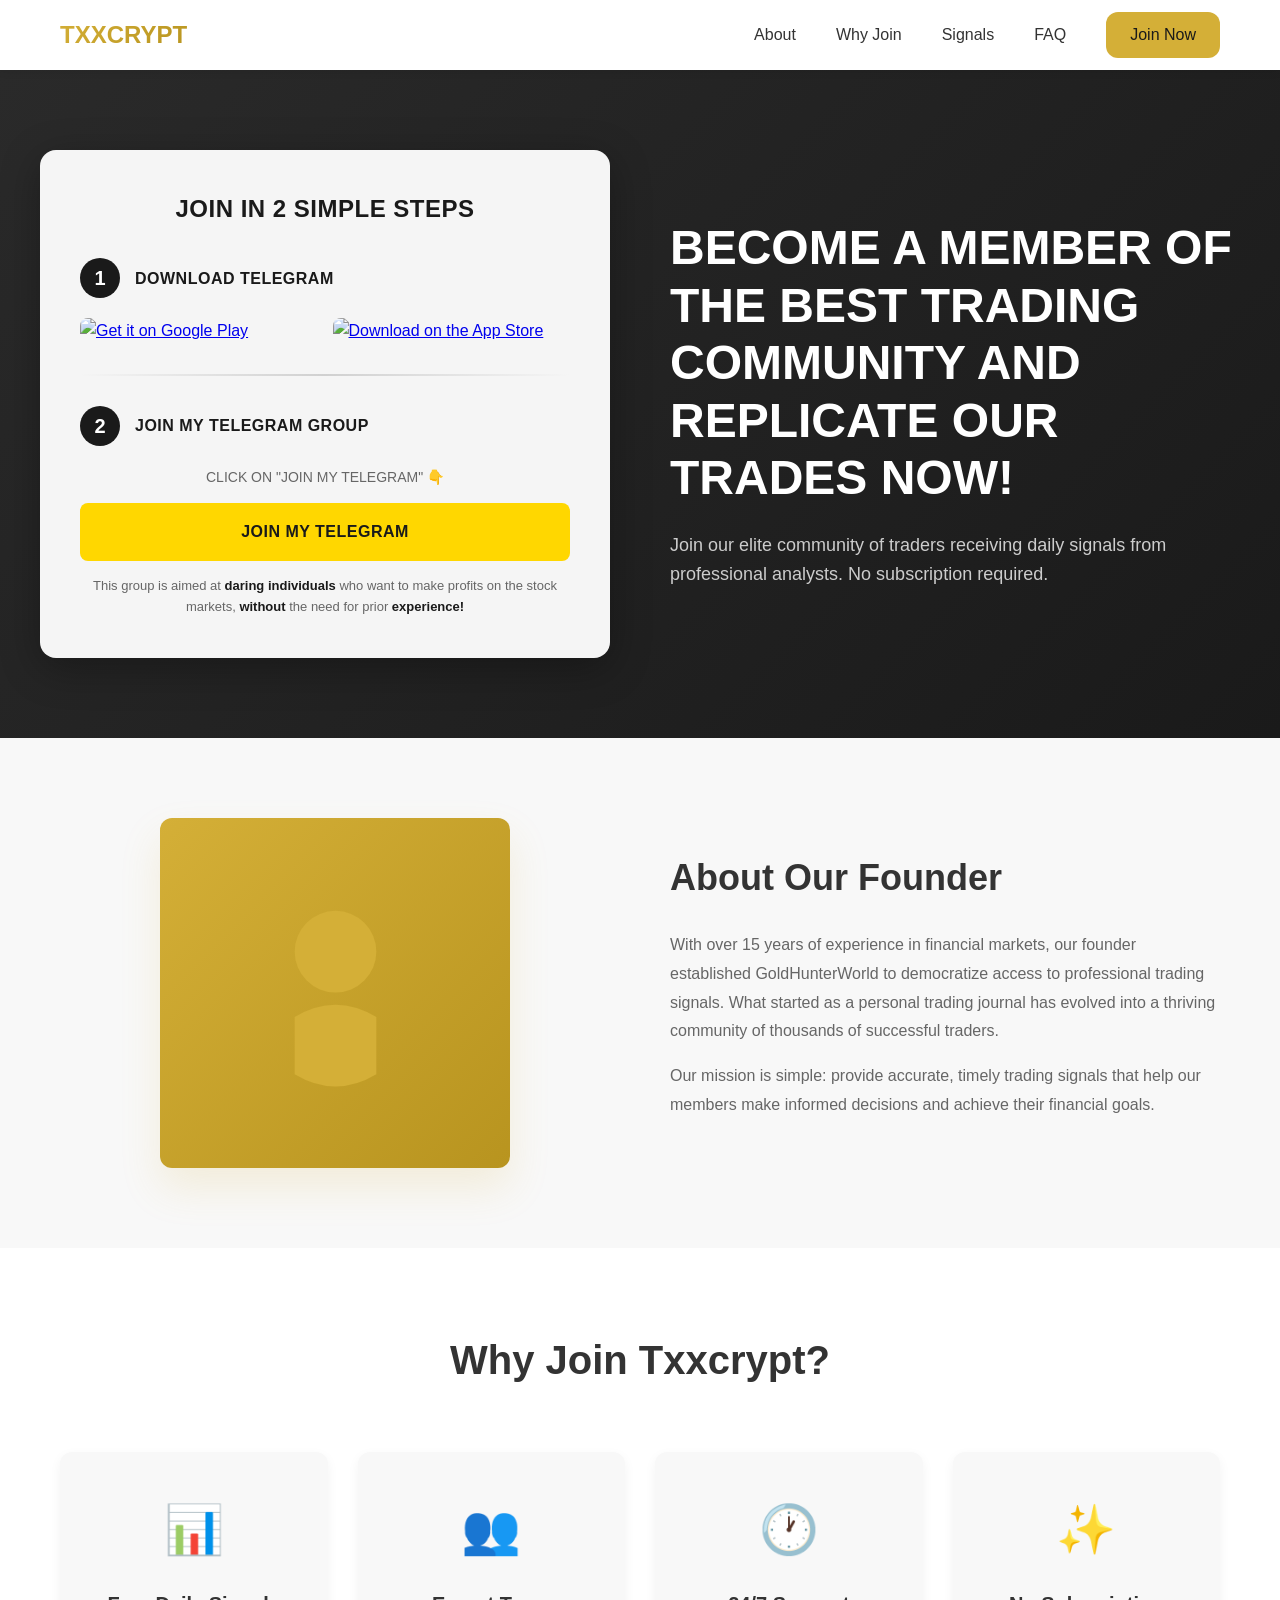
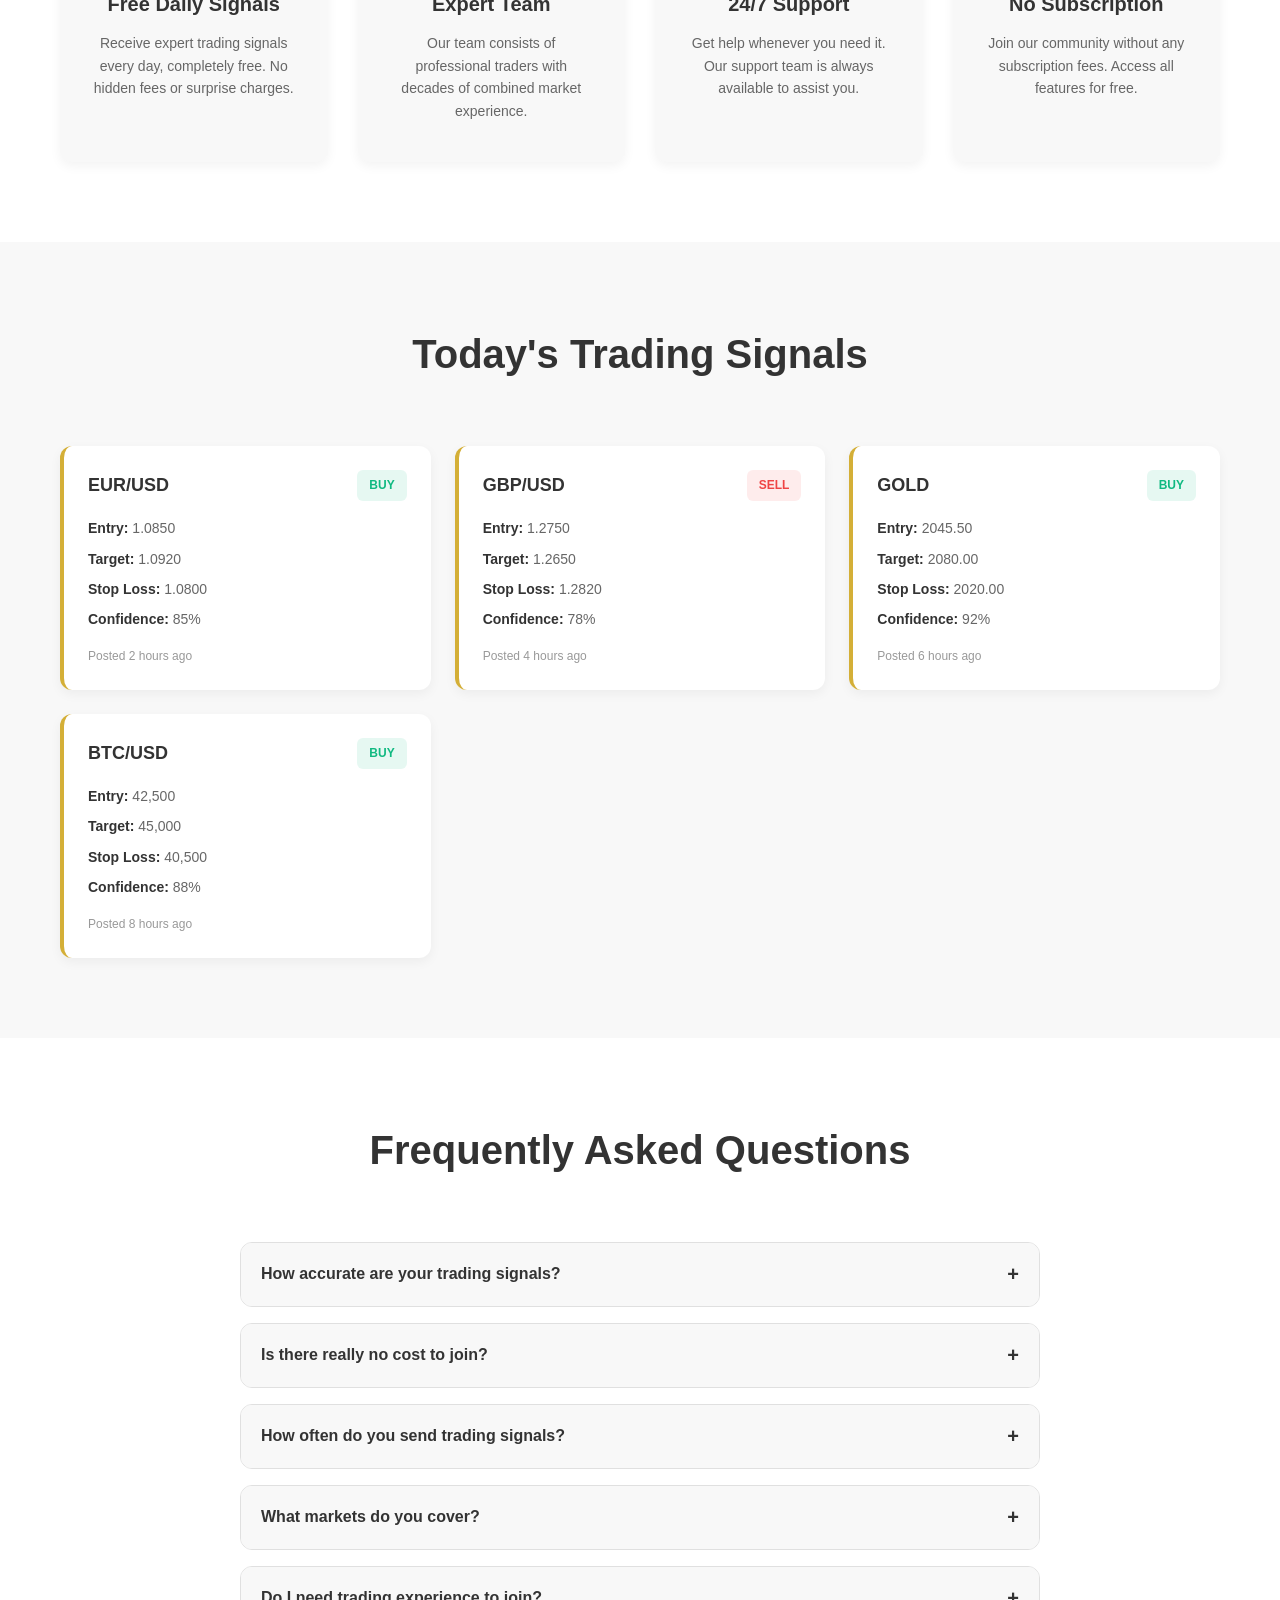
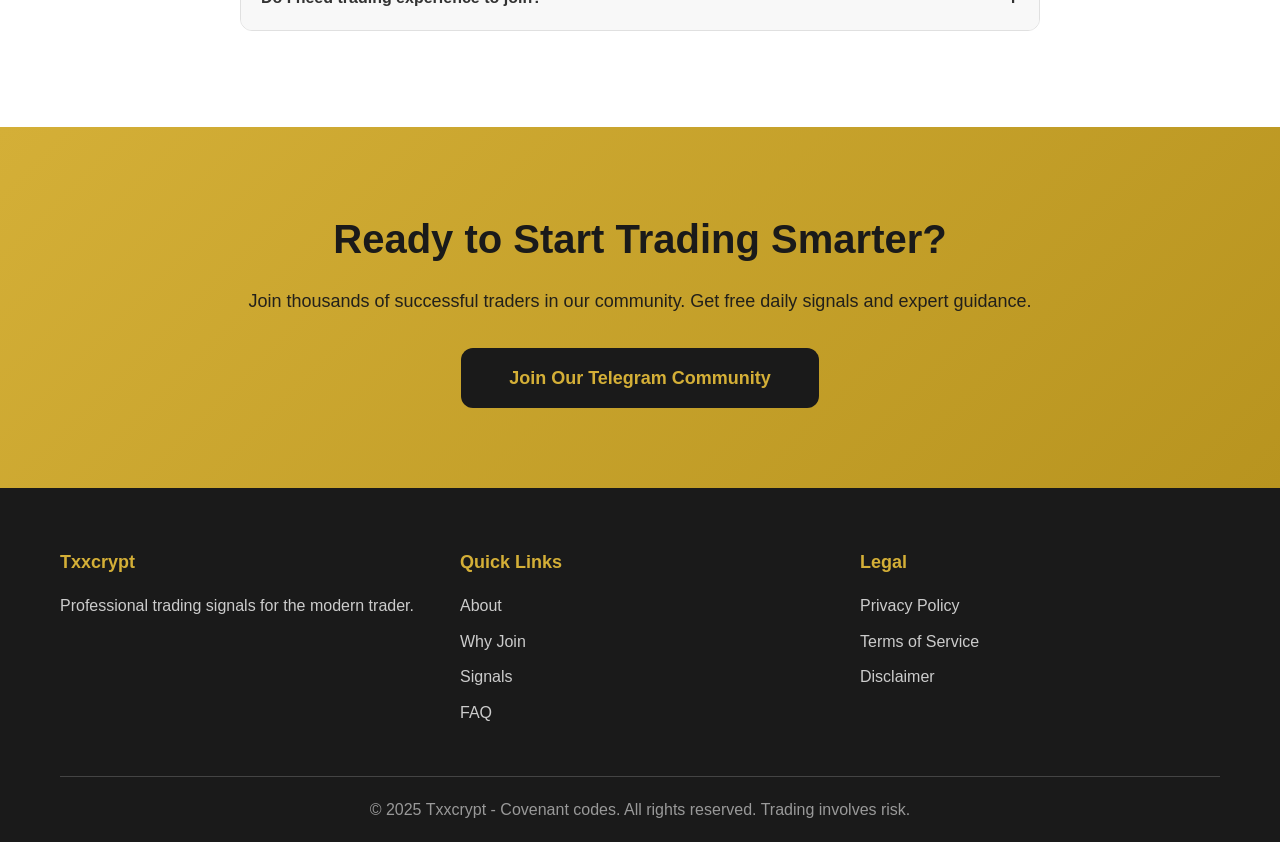
==== index.html @ 693aa9ab "first commit" ====
<!DOCTYPE html>
<html lang="en">
<head>
    <meta charset="UTF-8">
    <meta name="viewport" content="width=device-width, initial-scale=1.0">
    <title>Txxcrypt- Trading Community</title>
    <link rel="stylesheet" href="new.css">
</head>
<body>
    <!-- Navigation Bar -->
    <nav class="navbar">
        <div class="nav-container">
            <div class="nav-logo">
                <!-- <span class="logo-icon">🏆</span> -->
                <span class="logo-text">TXXCRYPT</span>
            </div>
            
            <div class="nav-menu" id="navMenu">
                <a href="#about" class="nav-link">About</a>
                <a href="#why-join" class="nav-link">Why Join</a>
                <a href="#signals" class="nav-link">Signals</a>
                <a href="#faq" class="nav-link">FAQ</a>
                <a href="#join" class="nav-link nav-cta">Join Now</a>
            </div>
            
            <div class="hamburger" id="hamburger">
                <span></span>
                <span></span>
                <span></span>
            </div>
        </div>
    </nav>

    <!-- Hero Section -->
    <section class="hero">
        <div class="hero-container">
            <div class="hero-left">
                <div class="steps-card">
                    <h2 class="steps-title">JOIN IN 2 SIMPLE STEPS</h2>
                    
                    <div class="step-section">
                        <div class="step-header">
                            <span class="step-number">1</span>
                            <h3>DOWNLOAD TELEGRAM</h3>
                        </div>
                        <div class="store-buttons">
                            <a href="https://play.google.com/store/apps/details?id=org.telegram.messenger" target="_blank" class="store-btn">
                                <img src="https://upload.wikimedia.org/wikipedia/commons/7/78/Google_Play_Store_badge_EN.svg" alt="Get it on Google Play">
                            </a>
                            <a href="https://apps.apple.com/app/telegram-messenger/id686449807" target="_blank" class="store-btn">
                                <img src="https://upload.wikimedia.org/wikipedia/commons/3/3c/Download_on_the_App_Store_Badge.svg" alt="Download on the App Store">
                            </a>
                        </div>
                    </div>

                    <div class="step-divider"></div>

                    <div class="step-section">
                        <div class="step-header">
                            <span class="step-number">2</span>
                            <h3>JOIN MY TELEGRAM GROUP</h3>
                        </div>
                        <p class="step-description">CLICK ON "JOIN MY TELEGRAM" 👇</p>
                        <a href="https://t.me/Txxcrypt-" target="_blank" class="btn-join-telegram">
                            JOIN MY TELEGRAM
                        </a>
                        <p class="step-info">
                            This group is aimed at <strong>daring individuals</strong> who want to make profits on the stock markets, <strong>without</strong> the need for prior <strong>experience!</strong>
                        </p>
                    </div>
                </div>
            </div>

            <div class="hero-right">
                <div class="hero-content">
                    <h1 class="hero-title">BECOME A MEMBER OF THE BEST TRADING COMMUNITY AND REPLICATE OUR TRADES NOW!</h1>
                    <p class="hero-subtitle">Join our elite community of traders receiving daily signals from professional analysts. No subscription required.</p>
                </div>
            </div>
        </div>
    </section>

    <!-- About Section -->
    <section class="about" id="about">
        <div class="container">
            <div class="about-content">
                <div class="about-image">
                    <div class="about-placeholder">
                        <svg viewBox="0 0 300 300" xmlns="http://www.w3.org/2000/svg">
                            <circle cx="150" cy="100" r="50" fill="#d4af37"/>
                            <path d="M 100 180 Q 150 150 200 180 L 200 250 Q 150 280 100 250 Z" fill="#d4af37"/>
                        </svg>
                    </div>
                </div>
                <div class="about-text">
                    <h2>About Our Founder</h2>
                    <p>With over 15 years of experience in financial markets, our founder established GoldHunterWorld to democratize access to professional trading signals. What started as a personal trading journal has evolved into a thriving community of thousands of successful traders.</p>
                    <p>Our mission is simple: provide accurate, timely trading signals that help our members make informed decisions and achieve their financial goals.</p>
                </div>
            </div>
        </div>
    </section>

    <!-- Why Join Section -->
    <section class="why-join" id="why-join">
        <div class="container">
            <h2 class="section-title">Why Join Txxcrypt?</h2>
            <div class="features-grid">
                <div class="feature-card">
                    <div class="feature-icon">📊</div>
                    <h3>Free Daily Signals</h3>
                    <p>Receive expert trading signals every day, completely free. No hidden fees or surprise charges.</p>
                </div>
                <div class="feature-card">
                    <div class="feature-icon">👥</div>
                    <h3>Expert Team</h3>
                    <p>Our team consists of professional traders with decades of combined market experience.</p>
                </div>
                <div class="feature-card">
                    <div class="feature-icon">🕐</div>
                    <h3>24/7 Support</h3>
                    <p>Get help whenever you need it. Our support team is always available to assist you.</p>
                </div>
                <div class="feature-card">
                    <div class="feature-icon">✨</div>
                    <h3>No Subscription</h3>
                    <p>Join our community without any subscription fees. Access all features for free.</p>
                </div>
            </div>
        </div>
    </section>

    <!-- Daily Signals Section -->
    <section class="signals" id="signals">
        <div class="container">
            <h2 class="section-title">Today's Trading Signals</h2>
            <div class="signals-grid">
                <div class="signal-card">
                    <div class="signal-header">
                        <span class="signal-pair">EUR/USD</span>
                        <span class="signal-type buy">BUY</span>
                    </div>
                    <div class="signal-details">
                        <p><strong>Entry:</strong> 1.0850</p>
                        <p><strong>Target:</strong> 1.0920</p>
                        <p><strong>Stop Loss:</strong> 1.0800</p>
                        <p><strong>Confidence:</strong> 85%</p>
                    </div>
                    <p class="signal-time">Posted 2 hours ago</p>
                </div>

                <div class="signal-card">
                    <div class="signal-header">
                        <span class="signal-pair">GBP/USD</span>
                        <span class="signal-type sell">SELL</span>
                    </div>
                    <div class="signal-details">
                        <p><strong>Entry:</strong> 1.2750</p>
                        <p><strong>Target:</strong> 1.2650</p>
                        <p><strong>Stop Loss:</strong> 1.2820</p>
                        <p><strong>Confidence:</strong> 78%</p>
                    </div>
                    <p class="signal-time">Posted 4 hours ago</p>
                </div>

                <div class="signal-card">
                    <div class="signal-header">
                        <span class="signal-pair">GOLD</span>
                        <span class="signal-type buy">BUY</span>
                    </div>
                    <div class="signal-details">
                        <p><strong>Entry:</strong> 2045.50</p>
                        <p><strong>Target:</strong> 2080.00</p>
                        <p><strong>Stop Loss:</strong> 2020.00</p>
                        <p><strong>Confidence:</strong> 92%</p>
                    </div>
                    <p class="signal-time">Posted 6 hours ago</p>
                </div>

                <div class="signal-card">
                    <div class="signal-header">
                        <span class="signal-pair">BTC/USD</span>
                        <span class="signal-type buy">BUY</span>
                    </div>
                    <div class="signal-details">
                        <p><strong>Entry:</strong> 42,500</p>
                        <p><strong>Target:</strong> 45,000</p>
                        <p><strong>Stop Loss:</strong> 40,500</p>
                        <p><strong>Confidence:</strong> 88%</p>
                    </div>
                    <p class="signal-time">Posted 8 hours ago</p>
                </div>
            </div>
        </div>
    </section>

    <!-- FAQ Section -->
    <section class="faq" id="faq">
        <div class="container">
            <h2 class="section-title">Frequently Asked Questions</h2>
            <div class="faq-container">
                <div class="faq-item">
                    <button class="faq-question" onclick="toggleFAQ(this)">
                        <span>How accurate are your trading signals?</span>
                        <span class="faq-icon">+</span>
                    </button>
                    <div class="faq-answer">
                        <p>Our signals have an average accuracy rate of 82% based on historical data. Each signal includes confidence levels so you can make informed decisions about which trades to take.</p>
                    </div>
                </div>

                <div class="faq-item">
                    <button class="faq-question" onclick="toggleFAQ(this)">
                        <span>Is there really no cost to join?</span>
                        <span class="faq-icon">+</span>
                    </button>
                    <div class="faq-answer">
                        <p>Yes, completely free! We believe in providing value to our community without any hidden fees or subscription charges. Join our Telegram group and start receiving signals immediately.</p>
                    </div>
                </div>

                <div class="faq-item">
                    <button class="faq-question" onclick="toggleFAQ(this)">
                        <span>How often do you send trading signals?</span>
                        <span class="faq-icon">+</span>
                    </button>
                    <div class="faq-answer">
                        <p>We send signals daily during market hours. The frequency varies depending on market conditions, but you can expect 2-5 signals per day on average.</p>
                    </div>
                </div>

                <div class="faq-item">
                    <button class="faq-question" onclick="toggleFAQ(this)">
                        <span>What markets do you cover?</span>
                        <span class="faq-icon">+</span>
                    </button>
                    <div class="faq-answer">
                        <p>We provide signals for Forex, Commodities (including Gold), Cryptocurrencies, and Indices. Our team analyzes multiple markets to find the best trading opportunities.</p>
                    </div>
                </div>

                <div class="faq-item">
                    <button class="faq-question" onclick="toggleFAQ(this)">
                        <span>Do I need trading experience to join?</span>
                        <span class="faq-icon">+</span>
                    </button>
                    <div class="faq-answer">
                        <p>No experience necessary! Our signals are designed for both beginners and experienced traders. We provide clear entry, target, and stop-loss levels for each signal.</p>
                    </div>
                </div>
            </div>
        </div>
    </section>

    <!-- Join Section -->
    <section class="join" id="join">
        <div class="container">
            <div class="join-content">
                <h2>Ready to Start Trading Smarter?</h2>
                <p>Join thousands of successful traders in our community. Get free daily signals and expert guidance.</p>
                <a href="https://t.me/Txxcrypt" target="_blank" class="btn btn-primary btn-large">Join Our Telegram Community</a>
            </div>
        </div>
    </section>

    <!-- Footer -->
    <footer class="footer">
        <div class="container">
            <div class="footer-content">
                <div class="footer-section">
                    <h4>Txxcrypt</h4>
                    <p>Professional trading signals for the modern trader.</p>
                </div>
                <div class="footer-section">
                    <h4>Quick Links</h4>
                    <ul>
                        <li><a href="#about">About</a></li>
                        <li><a href="#why-join">Why Join</a></li>
                        <li><a href="#signals">Signals</a></li>
                        <li><a href="#faq">FAQ</a></li>
                    </ul>
                </div>
                <div class="footer-section">
                    <h4>Legal</h4>
                    <ul>
                        <li><a href="#">Privacy Policy</a></li>
                        <li><a href="#">Terms of Service</a></li>
                        <li><a href="#">Disclaimer</a></li>
                    </ul>
                </div>
            </div>
            <div class="footer-bottom">
                <p>&copy; 2025 Txxcrypt - Covenant codes. All rights reserved. Trading involves risk.</p>
            </div>
        </div>
    </footer>

    <script src="new.css"></script>
</body>
</html>
---- new.css ----
* {
    margin: 0;
    padding: 0;
    box-sizing: border-box;
}

:root {
    --primary-color: #d4af37;
    --primary-dark: #b8941f;
    --secondary-color: #1a1a1a;
    --text-color: #333333;
    --text-light: #666666;
    --bg-color: #ffffff;
    --bg-light: #f8f8f8;
    --border-color: #e0e0e0;
    --success-color: #10b981;
    --danger-color: #ef4444;
    --radius: 12px;
}

html {
    scroll-behavior: smooth;
}

body {
    font-family: -apple-system, BlinkMacSystemFont, 'Segoe UI', Roboto, Oxygen, Ubuntu, Cantarell, sans-serif;
    color: var(--text-color);
    background-color: var(--bg-color);
    line-height: 1.6;
}

.container {
    max-width: 1200px;
    margin: 0 auto;
    padding: 0 20px;
}

/* Navigation Bar */
.navbar {
    background-color: var(--bg-color);
    box-shadow: 0 2px 8px rgba(0, 0, 0, 0.08);
    position: sticky;
    top: 0;
    z-index: 1000;
}

.nav-container {
    max-width: 1200px;
    margin: 0 auto;
    padding: 0 20px;
    display: flex;
    justify-content: space-between;
    align-items: center;
    height: 70px;
}

.nav-logo {
    display: flex;
    align-items: center;
    gap: 10px;
    font-size: 24px;
    font-weight: 700;
    color: var(--text-color);
    text-decoration: none;
}

.logo-icon {
    font-size: 28px;
}

.logo-text {
    background: linear-gradient(135deg, var(--primary-color), var(--primary-dark));
    -webkit-background-clip: text;
    -webkit-text-fill-color: transparent;
    background-clip: text;
}

.nav-menu {
    display: flex;
    gap: 40px;
    align-items: center;
}

.nav-link {
    color: var(--text-color);
    text-decoration: none;
    font-weight: 500;
    transition: color 0.3s ease;
}

.nav-link:hover {
    color: var(--primary-color);
}

.nav-cta {
    background-color: var(--primary-color);
    color: var(--secondary-color);
    padding: 10px 24px;
    border-radius: var(--radius);
    transition: background-color 0.3s ease;
}

.nav-cta:hover {
    background-color: var(--primary-dark);
    color: var(--secondary-color);
}

.hamburger {
    display: none;
    flex-direction: column;
    cursor: pointer;
    gap: 6px;
}

.hamburger span {
    width: 25px;
    height: 3px;
    background-color: var(--text-color);
    border-radius: 2px;
    transition: all 0.3s ease;
}

.hamburger.active span:nth-child(1) {
    transform: rotate(45deg) translate(10px, 10px);
}

.hamburger.active span:nth-child(2) {
    opacity: 0;
}

.hamburger.active span:nth-child(3) {
    transform: rotate(-45deg) translate(7px, -7px);
}

/* Hero Section */
.hero {
    padding: 80px 20px;
    background: linear-gradient(135deg, #2a2a2a 0%, #1a1a1a 100%);
}

.hero-container {
    max-width: 1200px;
    margin: 0 auto;
    display: grid;
    grid-template-columns: 1fr 1fr;
    gap: 60px;
    align-items: center;
}

/* Steps Card Styling */
.steps-card {
    background-color: #f5f5f5;
    border-radius: 16px;
    padding: 40px;
    box-shadow: 0 10px 40px rgba(0, 0, 0, 0.3);
}

.steps-title {
    font-size: 24px;
    font-weight: 700;
    text-align: center;
    color: #1a1a1a;
    margin-bottom: 30px;
    letter-spacing: 0.5px;
}

.step-section {
    margin-bottom: 30px;
}

.step-section:last-child {
    margin-bottom: 0;
}

.step-header {
    display: flex;
    align-items: center;
    gap: 15px;
    margin-bottom: 20px;
}

.step-number {
    background-color: #1a1a1a;
    color: #ffffff;
    width: 40px;
    height: 40px;
    border-radius: 50%;
    display: flex;
    align-items: center;
    justify-content: center;
    font-size: 20px;
    font-weight: 700;
    flex-shrink: 0;
}

.step-header h3 {
    font-size: 16px;
    font-weight: 700;
    color: #1a1a1a;
    margin: 0;
    letter-spacing: 0.5px;
}

.store-buttons {
    display: flex;
    gap: 15px;
    flex-wrap: wrap;
}

.store-btn {
    flex: 1;
    min-width: 140px;
    display: block;
}

.store-btn img {
    width: 100%;
    height: auto;
    display: block;
    border-radius: 8px;
    transition: transform 0.3s ease;
}

.store-btn:hover img {
    transform: scale(1.05);
}

.step-divider {
    height: 2px;
    background: linear-gradient(90deg, transparent, #d0d0d0, transparent);
    margin: 30px 0;
}

.step-description {
    font-size: 14px;
    color: #666666;
    margin-bottom: 15px;
    text-align: center;
    font-weight: 500;
}

.btn-join-telegram {
    display: block;
    width: 100%;
    padding: 16px 24px;
    background-color: #FFD700;
    color: #1a1a1a;
    text-align: center;
    text-decoration: none;
    font-size: 16px;
    font-weight: 700;
    border-radius: 8px;
    transition: all 0.3s ease;
    letter-spacing: 0.5px;
    margin-bottom: 15px;
}

.btn-join-telegram:hover {
    background-color: #FFC700;
    transform: translateY(-2px);
    box-shadow: 0 6px 20px rgba(255, 215, 0, 0.4);
}

.step-info {
    font-size: 13px;
    color: #666666;
    line-height: 1.6;
    text-align: center;
}

.step-info strong {
    color: #1a1a1a;
    font-weight: 700;
}

/* Hero Content on Right */
.hero-content {
    display: flex;
    flex-direction: column;
    gap: 24px;
}

.hero-title {
    font-size: 48px;
    font-weight: 700;
    line-height: 1.2;
    color: #ffffff;
}

.hero-subtitle {
    font-size: 18px;
    color: #cccccc;
    line-height: 1.6;
}

.hero-image {
    display: flex;
    justify-content: center;
    align-items: center;
}

.hero-placeholder {
    width: 100%;
    max-width: 400px;
    aspect-ratio: 1;
    background: linear-gradient(135deg, var(--primary-color) 0%, var(--primary-dark) 100%);
    border-radius: var(--radius);
    display: flex;
    align-items: center;
    justify-content: center;
    box-shadow: 0 20px 40px rgba(212, 175, 55, 0.2);
}

.hero-placeholder svg {
    width: 80%;
    height: 80%;
}

/* Buttons */
.btn {
    padding: 14px 32px;
    border: none;
    border-radius: var(--radius);
    font-size: 16px;
    font-weight: 600;
    cursor: pointer;
    transition: all 0.3s ease;
    text-decoration: none;
    display: inline-block;
    text-align: center;
}

.btn-primary {
    background-color: var(--primary-color);
    color: var(--secondary-color);
}

.btn-primary:hover {
    background-color: var(--primary-dark);
    transform: translateY(-2px);
    box-shadow: 0 10px 20px rgba(212, 175, 55, 0.3);
}

.btn-large {
    padding: 16px 48px;
    font-size: 18px;
}

/* About Section */
.about {
    padding: 80px 20px;
    background-color: var(--bg-light);
}

.about-content {
    max-width: 1200px;
    margin: 0 auto;
    display: grid;
    grid-template-columns: 1fr 1fr;
    gap: 60px;
    align-items: center;
}

.about-image {
    display: flex;
    justify-content: center;
}

.about-placeholder {
    width: 100%;
    max-width: 350px;
    aspect-ratio: 1;
    background: linear-gradient(135deg, var(--primary-color) 0%, var(--primary-dark) 100%);
    border-radius: var(--radius);
    display: flex;
    align-items: center;
    justify-content: center;
    box-shadow: 0 20px 40px rgba(212, 175, 55, 0.15);
}

.about-placeholder svg {
    width: 70%;
    height: 70%;
}

.about-text h2 {
    font-size: 36px;
    margin-bottom: 24px;
    color: var(--text-color);
}

.about-text p {
    font-size: 16px;
    color: var(--text-light);
    margin-bottom: 16px;
    line-height: 1.8;
}

/* Why Join Section */
.why-join {
    padding: 80px 20px;
    background-color: var(--bg-color);
}

.section-title {
    font-size: 40px;
    font-weight: 700;
    text-align: center;
    margin-bottom: 60px;
    color: var(--text-color);
}

.features-grid {
    max-width: 1200px;
    margin: 0 auto;
    display: grid;
    grid-template-columns: repeat(auto-fit, minmax(250px, 1fr));
    gap: 30px;
}

.feature-card {
    background-color: var(--bg-light);
    padding: 40px 30px;
    border-radius: var(--radius);
    text-align: center;
    transition: all 0.3s ease;
    box-shadow: 0 4px 12px rgba(0, 0, 0, 0.05);
}

.feature-card:hover {
    transform: translateY(-8px);
    box-shadow: 0 12px 24px rgba(0, 0, 0, 0.1);
}

.feature-icon {
    font-size: 48px;
    margin-bottom: 20px;
}

.feature-card h3 {
    font-size: 20px;
    margin-bottom: 12px;
    color: var(--text-color);
}

.feature-card p {
    color: var(--text-light);
    font-size: 14px;
    line-height: 1.6;
}

/* Signals Section */
.signals {
    padding: 80px 20px;
    background-color: var(--bg-light);
}

.signals-grid {
    max-width: 1200px;
    margin: 0 auto;
    display: grid;
    grid-template-columns: repeat(auto-fit, minmax(280px, 1fr));
    gap: 24px;
}

.signal-card {
    background-color: var(--bg-color);
    padding: 24px;
    border-radius: var(--radius);
    border-left: 4px solid var(--primary-color);
    box-shadow: 0 4px 12px rgba(0, 0, 0, 0.05);
    transition: all 0.3s ease;
}

.signal-card:hover {
    box-shadow: 0 8px 20px rgba(0, 0, 0, 0.1);
}

.signal-header {
    display: flex;
    justify-content: space-between;
    align-items: center;
    margin-bottom: 16px;
}

.signal-pair {
    font-size: 18px;
    font-weight: 700;
    color: var(--text-color);
}

.signal-type {
    padding: 6px 12px;
    border-radius: 6px;
    font-size: 12px;
    font-weight: 700;
    text-transform: uppercase;
}

.signal-type.buy {
    background-color: rgba(16, 185, 129, 0.1);
    color: var(--success-color);
}

.signal-type.sell {
    background-color: rgba(239, 68, 68, 0.1);
    color: var(--danger-color);
}

.signal-details {
    margin-bottom: 16px;
}

.signal-details p {
    font-size: 14px;
    color: var(--text-light);
    margin-bottom: 8px;
}

.signal-details strong {
    color: var(--text-color);
}

.signal-time {
    font-size: 12px;
    color: #999;
}

/* FAQ Section */
.faq {
    padding: 80px 20px;
    background-color: var(--bg-color);
}

.faq-container {
    max-width: 800px;
    margin: 0 auto;
}

.faq-item {
    margin-bottom: 16px;
    border: 1px solid var(--border-color);
    border-radius: var(--radius);
    overflow: hidden;
}

.faq-question {
    width: 100%;
    padding: 20px;
    background-color: var(--bg-light);
    border: none;
    cursor: pointer;
    display: flex;
    justify-content: space-between;
    align-items: center;
    font-size: 16px;
    font-weight: 600;
    color: var(--text-color);
    transition: all 0.3s ease;
}

.faq-question:hover {
    background-color: #f0f0f0;
}

.faq-icon {
    font-size: 20px;
    transition: transform 0.3s ease;
}

.faq-answer {
    max-height: 0;
    overflow: hidden;
    transition: max-height 0.3s ease;
    background-color: var(--bg-color);
}

.faq-answer.active {
    max-height: 500px;
}

.faq-answer p {
    padding: 20px;
    color: var(--text-light);
    line-height: 1.8;
}

.faq-item.active .faq-question {
    background-color: var(--primary-color);
    color: var(--secondary-color);
}

.faq-item.active .faq-icon {
    transform: rotate(45deg);
}

/* Join Section */
.join {
    padding: 80px 20px;
    background: linear-gradient(135deg, var(--primary-color) 0%, var(--primary-dark) 100%);
}

.join-content {
    max-width: 800px;
    margin: 0 auto;
    text-align: center;
    color: var(--secondary-color);
}

.join-content h2 {
    font-size: 40px;
    margin-bottom: 16px;
}

.join-content p {
    font-size: 18px;
    margin-bottom: 32px;
    opacity: 0.95;
}

.join-content .btn {
    background-color: var(--secondary-color);
    color: var(--primary-color);
}

.join-content .btn:hover {
    background-color: #333;
}

/* Footer */
.footer {
    background-color: var(--secondary-color);
    color: #ffffff;
    padding: 60px 20px 20px;
}

.footer-content {
    max-width: 1200px;
    margin: 0 auto;
    display: grid;
    grid-template-columns: repeat(auto-fit, minmax(250px, 1fr));
    gap: 40px;
    margin-bottom: 40px;
}

.footer-section h4 {
    font-size: 18px;
    margin-bottom: 16px;
    color: var(--primary-color);
}

.footer-section p {
    color: #cccccc;
    line-height: 1.6;
}

.footer-section ul {
    list-style: none;
}

.footer-section ul li {
    margin-bottom: 10px;
}

.footer-section a {
    color: #cccccc;
    text-decoration: none;
    transition: color 0.3s ease;
}

.footer-section a:hover {
    color: var(--primary-color);
}

.footer-bottom {
    max-width: 1200px;
    margin: 0 auto;
    padding-top: 20px;
    border-top: 1px solid #444;
    text-align: center;
    color: #999;
}

/* Responsive Design */
@media (max-width: 768px) {
    .nav-menu {
        display: none;
        position: absolute;
        top: 70px;
        left: 0;
        right: 0;
        flex-direction: column;
        background-color: var(--bg-color);
        padding: 20px;
        gap: 15px;
        box-shadow: 0 8px 16px rgba(0, 0, 0, 0.1);
    }

    .nav-menu.active {
        display: flex;
    }

    .hamburger {
        display: flex;
    }

    .hero-container {
        grid-template-columns: 1fr;
        gap: 40px;
        padding: 40px 0;
    }

    .hero-left {
        order: 2;
    }

    .hero-right {
        order: 1;
    }

    .steps-card {
        padding: 30px 25px;
    }

    .steps-title {
        font-size: 20px;
    }

    .store-buttons {
        flex-direction: column;
    }

    .store-btn {
        min-width: 100%;
    }

    .hero-title {
        font-size: 32px;
    }

    .hero-subtitle {
        font-size: 16px;
    }

    .about-content {
        grid-template-columns: 1fr;
        gap: 40px;
    }

    .about-text h2 {
        font-size: 28px;
    }

    .section-title {
        font-size: 28px;
        margin-bottom: 40px;
    }

    .features-grid {
        grid-template-columns: 1fr;
    }

    .feature-card {
        padding: 30px 20px;
    }

    .signals-grid {
        grid-template-columns: 1fr;
    }

    .faq-container {
        max-width: 100%;
    }

    .join-content h2 {
        font-size: 28px;
    }

    .join-content p {
        font-size: 16px;
    }

    .footer-content {
        grid-template-columns: 1fr;
        gap: 30px;
    }
}

@media (max-width: 480px) {
    .nav-container {
        height: 60px;
    }

    .nav-logo {
        font-size: 18px;
    }

    .logo-icon {
        font-size: 22px;
    }

    .hero {
        padding: 40px 20px;
    }

    .steps-card {
        padding: 25px 20px;
    }

    .steps-title {
        font-size: 18px;
    }

    .step-number {
        width: 35px;
        height: 35px;
        font-size: 18px;
    }

    .step-header h3 {
        font-size: 14px;
    }

    .hero-title {
        font-size: 24px;
    }

    .hero-subtitle {
        font-size: 14px;
    }

    .btn {
        padding: 12px 24px;
        font-size: 14px;
    }

    .btn-large {
        padding: 14px 32px;
        font-size: 16px;
    }

    .about {
        padding: 40px 20px;
    }

    .about-text h2 {
        font-size: 22px;
    }

    .about-text p {
        font-size: 14px;
    }

    .why-join {
        padding: 40px 20px;
    }

    .section-title {
        font-size: 22px;
        margin-bottom: 30px;
    }

    .feature-card {
        padding: 20px 15px;
    }

    .feature-icon {
        font-size: 36px;
    }

    .feature-card h3 {
        font-size: 16px;
    }

    .feature-card p {
        font-size: 13px;
    }

    .signals {
        padding: 40px 20px;
    }

    .signal-card {
        padding: 16px;
    }

    .signal-pair {
        font-size: 16px;
    }

    .faq {
        padding: 40px 20px;
    }

    .faq-question {
        padding: 16px;
        font-size: 14px;
    }

    .faq-answer p {
        padding: 16px;
        font-size: 13px;
    }

    .join {
        padding: 40px 20px;
    }

    .join-content h2 {
        font-size: 22px;
    }

    .join-content p {
        font-size: 14px;
        margin-bottom: 24px;
    }

    .footer {
        padding: 40px 20px 20px;
    }

    .footer-content {
        gap: 20px;
        margin-bottom: 20px;
    }

    .footer-section h4 {
        font-size: 16px;
    }
}
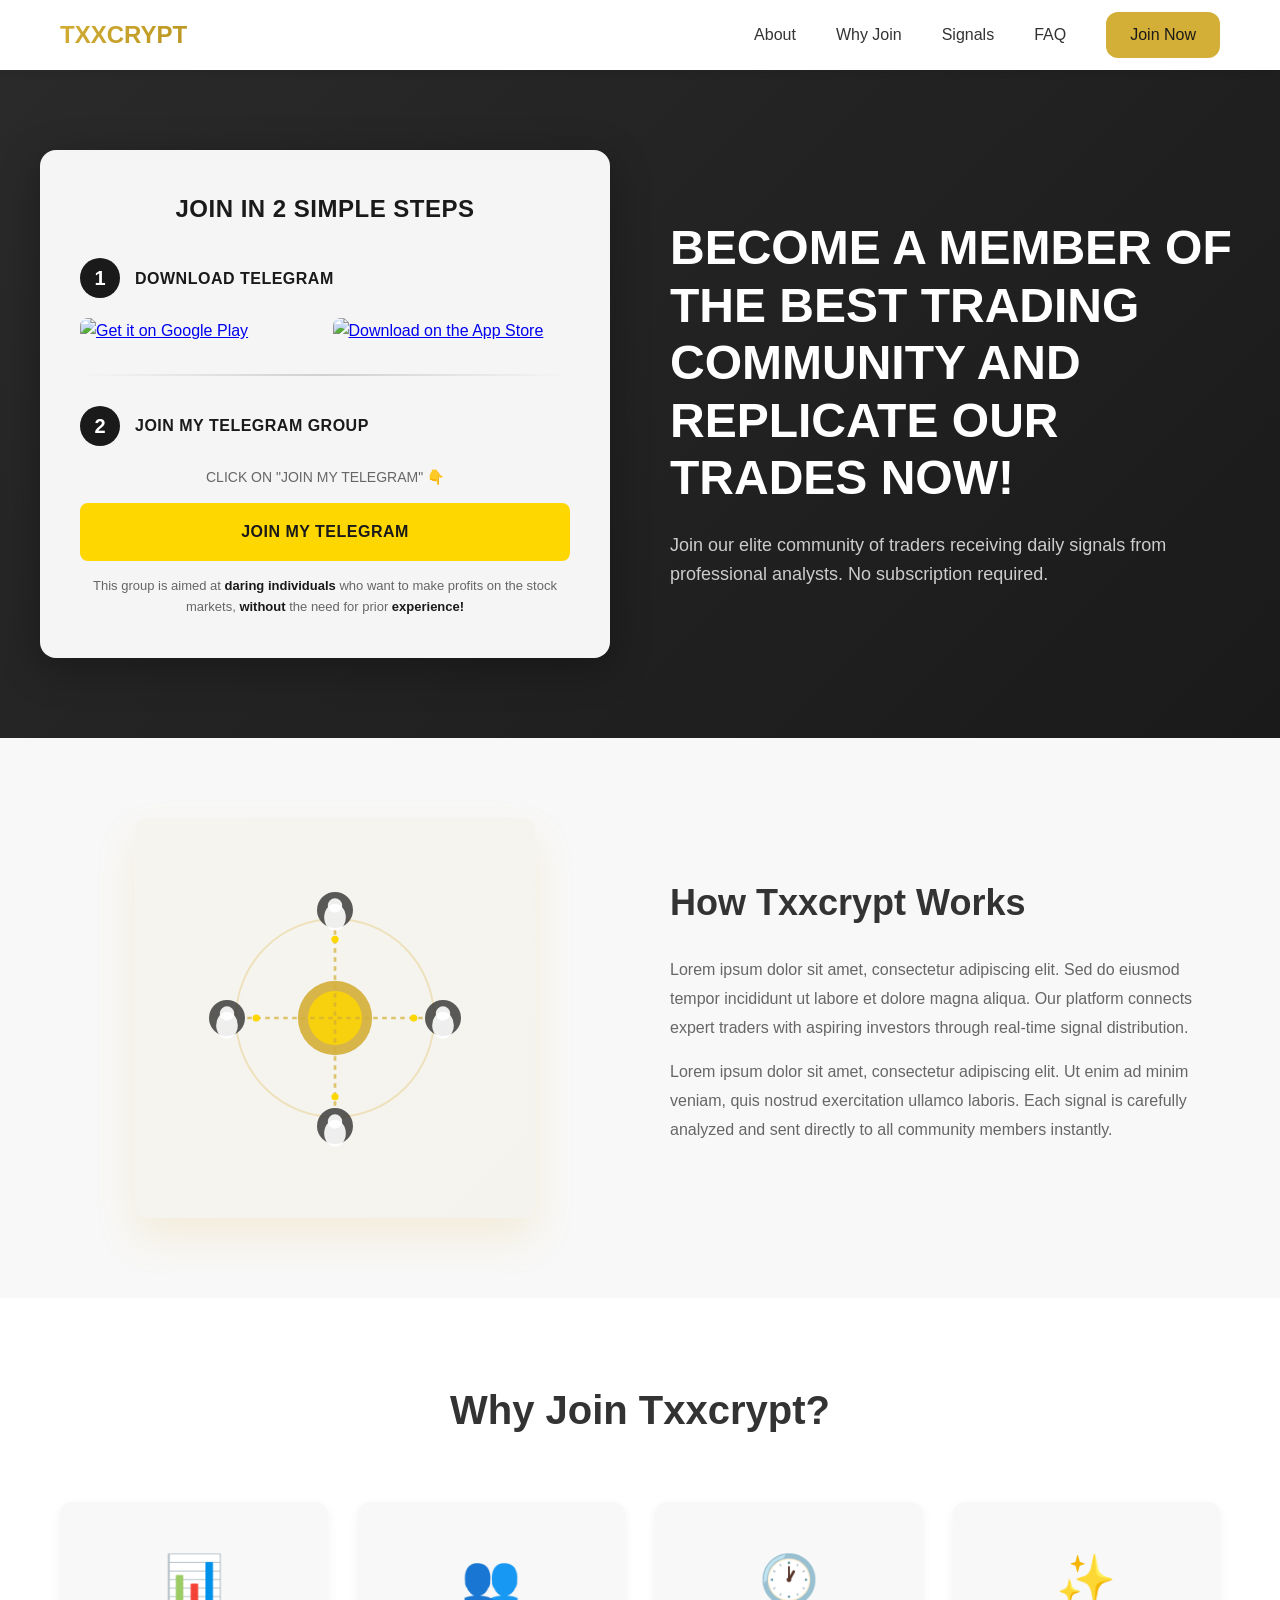
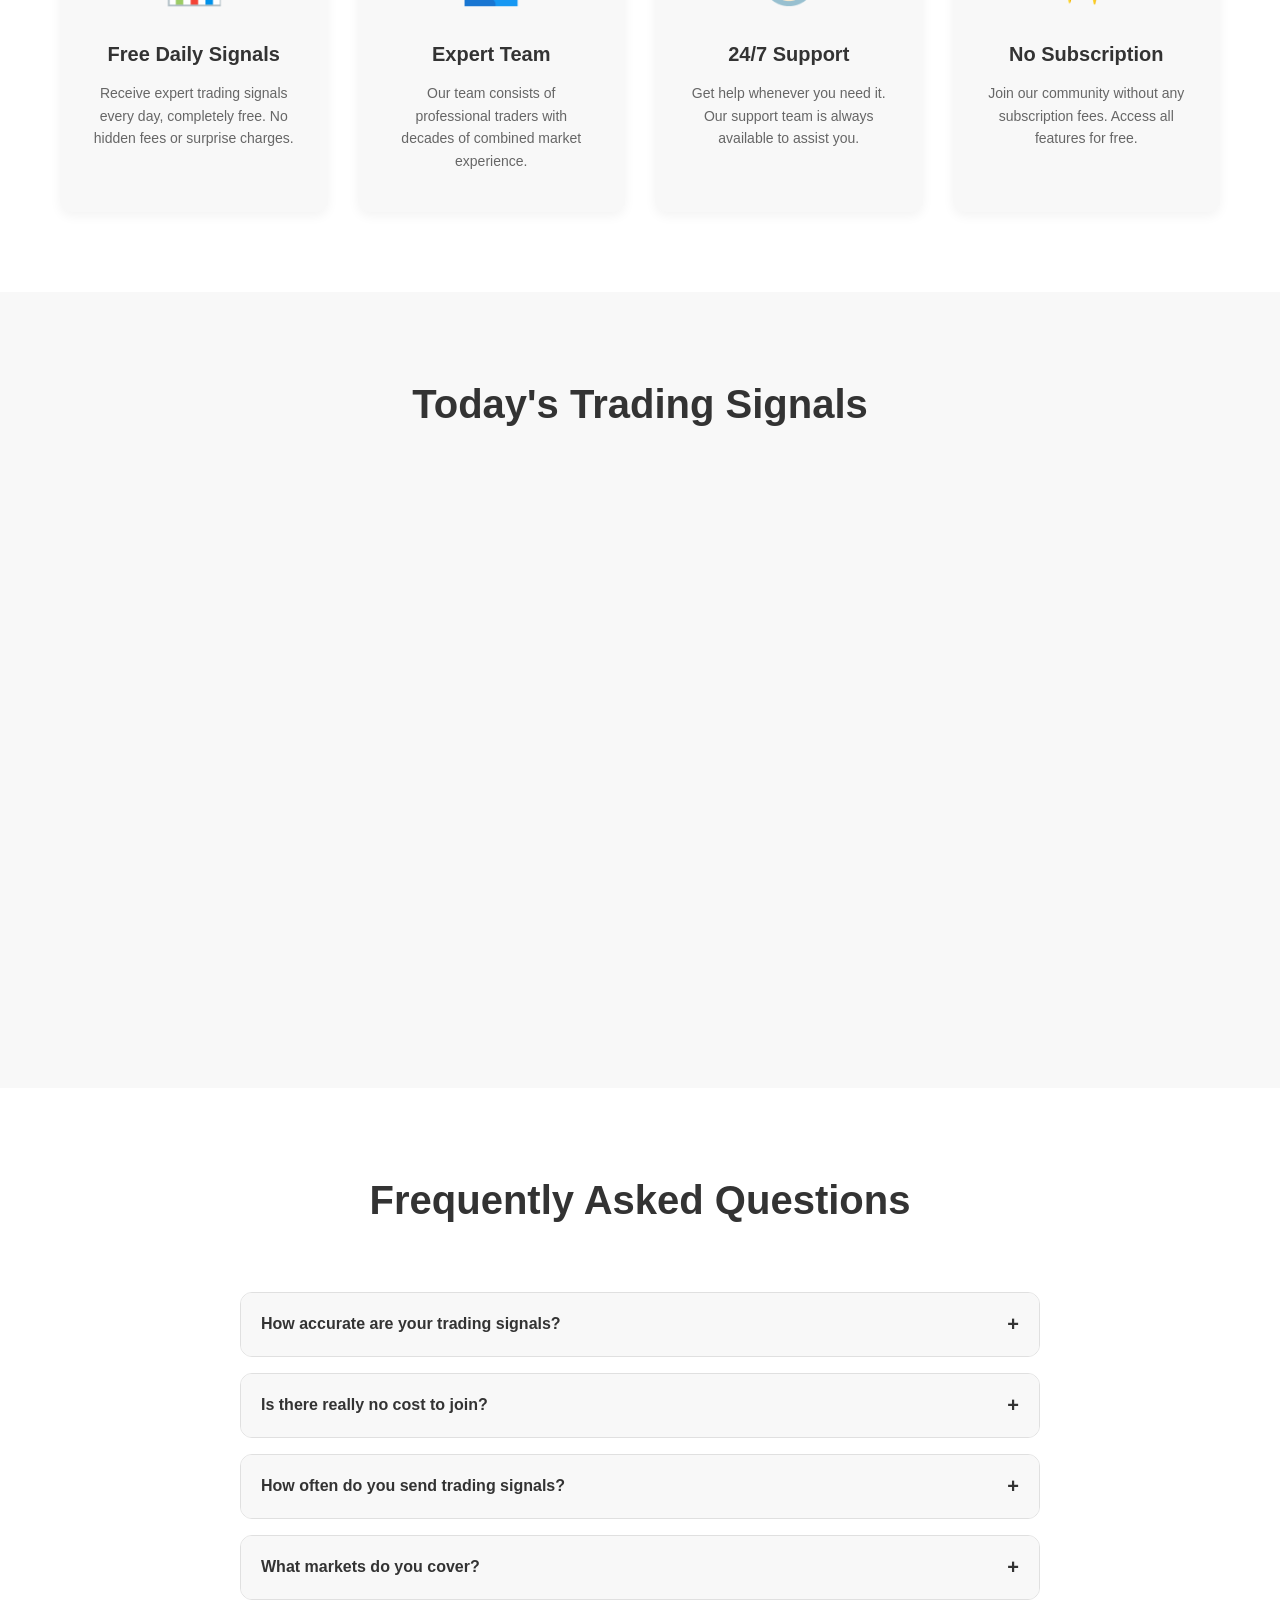
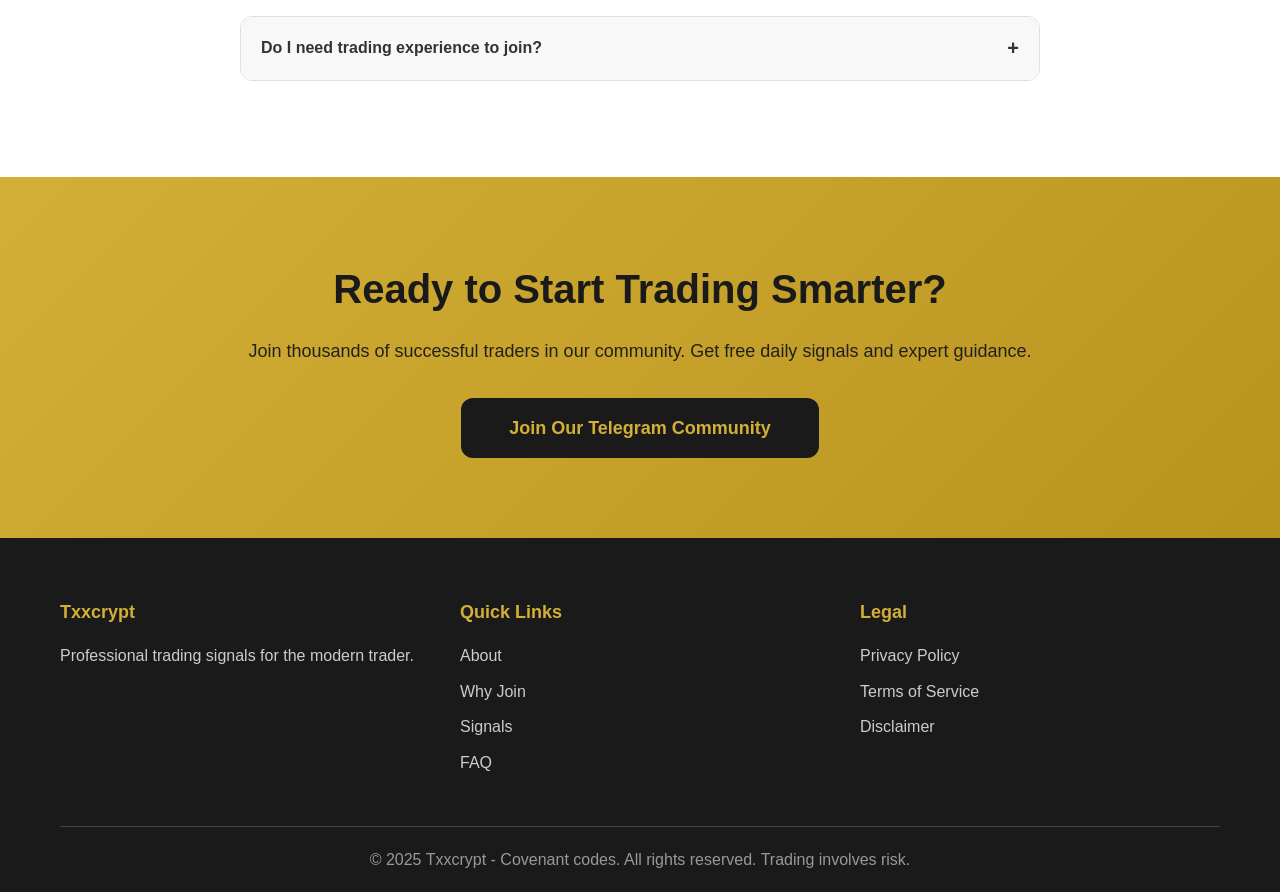
==== commit ffeb6724: "completed" ====
--- a/index.html
+++ b/index.html
@@ -3,8 +3,9 @@
 <head>
     <meta charset="UTF-8">
     <meta name="viewport" content="width=device-width, initial-scale=1.0">
-    <title>Txxcrypt- Trading Community</title>
+    <title>Txxcrypt - Trading Community</title>
     <link rel="stylesheet" href="new.css">
+    <link rel="stylesheet" href="https://unpkg.com/aos@2.3.1/dist/aos.css">
 </head>
 <body>
     <!-- Navigation Bar -->
@@ -34,7 +35,7 @@
     <!-- Hero Section -->
     <section class="hero">
         <div class="hero-container">
-            <div class="hero-left">
+            <div class="hero-left" data-aos="fade-right">
                 <div class="steps-card">
                     <h2 class="steps-title">JOIN IN 2 SIMPLE STEPS</h2>
                     
@@ -72,7 +73,7 @@
             </div>
 
             <div class="hero-right">
-                <div class="hero-content">
+                <div class="hero-content" data-aos="fade-left">
                     <h1 class="hero-title">BECOME A MEMBER OF THE BEST TRADING COMMUNITY AND REPLICATE OUR TRADES NOW!</h1>
                     <p class="hero-subtitle">Join our elite community of traders receiving daily signals from professional analysts. No subscription required.</p>
                 </div>
@@ -84,18 +85,88 @@
     <section class="about" id="about">
         <div class="container">
             <div class="about-content">
-                <div class="about-image">
-                    <div class="about-placeholder">
-                        <svg viewBox="0 0 300 300" xmlns="http://www.w3.org/2000/svg">
-                            <circle cx="150" cy="100" r="50" fill="#d4af37"/>
-                            <path d="M 100 180 Q 150 150 200 180 L 200 250 Q 150 280 100 250 Z" fill="#d4af37"/>
+                <div class="about-image" data-aos="zoom-in">
+                    <div class="about-illustration">
+                        <svg viewBox="0 0 400 400" xmlns="http://www.w3.org/2000/svg">
+                            <!-- Central Signal Source -->
+                            <circle cx="200" cy="200" r="40" fill="#d4af37" opacity="0.9">
+                                <animate attributeName="r" values="40;45;40" dur="2s" repeatCount="indefinite"/>
+                            </circle>
+                            <circle cx="200" cy="200" r="30" fill="#FFD700" opacity="0.8"/>
+                            
+                            <!-- Signal waves -->
+                            <circle cx="200" cy="200" r="60" fill="none" stroke="#d4af37" stroke-width="2" opacity="0.6">
+                                <animate attributeName="r" values="60;120;60" dur="3s" repeatCount="indefinite"/>
+                                <animate attributeName="opacity" values="0.6;0;0.6" dur="3s" repeatCount="indefinite"/>
+                            </circle>
+                            <circle cx="200" cy="200" r="80" fill="none" stroke="#d4af37" stroke-width="2" opacity="0.4">
+                                <animate attributeName="r" values="80;140;80" dur="3s" begin="1s" repeatCount="indefinite"/>
+                                <animate attributeName="opacity" values="0.4;0;0.4" dur="3s" begin="1s" repeatCount="indefinite"/>
+                            </circle>
+                            
+                            <!-- Member nodes (people receiving signals) -->
+                            <!-- Top member -->
+                            <g transform="translate(200, 80)">
+                                <circle r="20" fill="#333" opacity="0.8"/>
+                                <circle cy="-5" r="8" fill="#fff" opacity="0.9"/>
+                                <ellipse cy="8" rx="12" ry="15" fill="#fff" opacity="0.9"/>
+                            </g>
+                            
+                            <!-- Right member -->
+                            <g transform="translate(320, 200)">
+                                <circle r="20" fill="#333" opacity="0.8"/>
+                                <circle cy="-5" r="8" fill="#fff" opacity="0.9"/>
+                                <ellipse cy="8" rx="12" ry="15" fill="#fff" opacity="0.9"/>
+                            </g>
+                            
+                            <!-- Bottom member -->
+                            <g transform="translate(200, 320)">
+                                <circle r="20" fill="#333" opacity="0.8"/>
+                                <circle cy="-5" r="8" fill="#fff" opacity="0.9"/>
+                                <ellipse cy="8" rx="12" ry="15" fill="#fff" opacity="0.9"/>
+                            </g>
+                            
+                            <!-- Left member -->
+                            <g transform="translate(80, 200)">
+                                <circle r="20" fill="#333" opacity="0.8"/>
+                                <circle cy="-5" r="8" fill="#fff" opacity="0.9"/>
+                                <ellipse cy="8" rx="12" ry="15" fill="#fff" opacity="0.9"/>
+                            </g>
+                            
+                            <!-- Signal lines with animation -->
+                            <line x1="200" y1="200" x2="200" y2="100" stroke="#d4af37" stroke-width="3" opacity="0.7" stroke-dasharray="5,5">
+                                <animate attributeName="stroke-dashoffset" from="0" to="10" dur="1s" repeatCount="indefinite"/>
+                            </line>
+                            <line x1="200" y1="200" x2="300" y2="200" stroke="#d4af37" stroke-width="3" opacity="0.7" stroke-dasharray="5,5">
+                                <animate attributeName="stroke-dashoffset" from="0" to="10" dur="1s" repeatCount="indefinite"/>
+                            </line>
+                            <line x1="200" y1="200" x2="200" y2="300" stroke="#d4af37" stroke-width="3" opacity="0.7" stroke-dasharray="5,5">
+                                <animate attributeName="stroke-dashoffset" from="0" to="10" dur="1s" repeatCount="indefinite"/>
+                            </line>
+                            <line x1="200" y1="200" x2="100" y2="200" stroke="#d4af37" stroke-width="3" opacity="0.7" stroke-dasharray="5,5">
+                                <animate attributeName="stroke-dashoffset" from="0" to="10" dur="1s" repeatCount="indefinite"/>
+                            </line>
+                            
+                            <!-- Signal particles -->
+                            <circle r="4" fill="#FFD700">
+                                <animateMotion path="M 200,200 L 200,100" dur="2s" repeatCount="indefinite"/>
+                            </circle>
+                            <circle r="4" fill="#FFD700">
+                                <animateMotion path="M 200,200 L 300,200" dur="2s" repeatCount="indefinite"/>
+                            </circle>
+                            <circle r="4" fill="#FFD700">
+                                <animateMotion path="M 200,200 L 200,300" dur="2s" repeatCount="indefinite"/>
+                            </circle>
+                            <circle r="4" fill="#FFD700">
+                                <animateMotion path="M 200,200 L 100,200" dur="2s" repeatCount="indefinite"/>
+                            </circle>
                         </svg>
                     </div>
                 </div>
-                <div class="about-text">
-                    <h2>About Our Founder</h2>
-                    <p>With over 15 years of experience in financial markets, our founder established GoldHunterWorld to democratize access to professional trading signals. What started as a personal trading journal has evolved into a thriving community of thousands of successful traders.</p>
-                    <p>Our mission is simple: provide accurate, timely trading signals that help our members make informed decisions and achieve their financial goals.</p>
+                <div class="about-text" data-aos="fade-left">
+                    <h2>How Txxcrypt Works</h2>
+                    <p>Lorem ipsum dolor sit amet, consectetur adipiscing elit. Sed do eiusmod tempor incididunt ut labore et dolore magna aliqua. Our platform connects expert traders with aspiring investors through real-time signal distribution.</p>
+                    <p>Lorem ipsum dolor sit amet, consectetur adipiscing elit. Ut enim ad minim veniam, quis nostrud exercitation ullamco laboris. Each signal is carefully analyzed and sent directly to all community members instantly.</p>
                 </div>
             </div>
         </div>
@@ -104,24 +175,24 @@
     <!-- Why Join Section -->
     <section class="why-join" id="why-join">
         <div class="container">
-            <h2 class="section-title">Why Join Txxcrypt?</h2>
+            <h2 class="section-title" data-aos="fade-up">Why Join Txxcrypt?</h2>
             <div class="features-grid">
-                <div class="feature-card">
+                <div class="feature-card" data-aos="fade-up">
                     <div class="feature-icon">📊</div>
                     <h3>Free Daily Signals</h3>
                     <p>Receive expert trading signals every day, completely free. No hidden fees or surprise charges.</p>
                 </div>
-                <div class="feature-card">
+                <div class="feature-card" data-aos="fade-up">
                     <div class="feature-icon">👥</div>
                     <h3>Expert Team</h3>
                     <p>Our team consists of professional traders with decades of combined market experience.</p>
                 </div>
-                <div class="feature-card">
+                <div class="feature-card" data-aos="fade-up">
                     <div class="feature-icon">🕐</div>
                     <h3>24/7 Support</h3>
                     <p>Get help whenever you need it. Our support team is always available to assist you.</p>
                 </div>
-                <div class="feature-card">
+                <div class="feature-card" data-aos="fade-up">
                     <div class="feature-icon">✨</div>
                     <h3>No Subscription</h3>
                     <p>Join our community without any subscription fees. Access all features for free.</p>
@@ -133,9 +204,9 @@
     <!-- Daily Signals Section -->
     <section class="signals" id="signals">
         <div class="container">
-            <h2 class="section-title">Today's Trading Signals</h2>
+            <h2 class="section-title" data-aos="fade-up">Today's Trading Signals</h2>
             <div class="signals-grid">
-                <div class="signal-card">
+                <div class="signal-card" data-aos="flip-left">
                     <div class="signal-header">
                         <span class="signal-pair">EUR/USD</span>
                         <span class="signal-type buy">BUY</span>
@@ -149,7 +220,7 @@
                     <p class="signal-time">Posted 2 hours ago</p>
                 </div>
 
-                <div class="signal-card">
+                <div class="signal-card" data-aos="flip-left">
                     <div class="signal-header">
                         <span class="signal-pair">GBP/USD</span>
                         <span class="signal-type sell">SELL</span>
@@ -163,7 +234,7 @@
                     <p class="signal-time">Posted 4 hours ago</p>
                 </div>
 
-                <div class="signal-card">
+                <div class="signal-card" data-aos="flip-left">
                     <div class="signal-header">
                         <span class="signal-pair">GOLD</span>
                         <span class="signal-type buy">BUY</span>
@@ -177,7 +248,7 @@
                     <p class="signal-time">Posted 6 hours ago</p>
                 </div>
 
-                <div class="signal-card">
+                <div class="signal-card" data-aos="flip-left">
                     <div class="signal-header">
                         <span class="signal-pair">BTC/USD</span>
                         <span class="signal-type buy">BUY</span>
@@ -197,9 +268,9 @@
     <!-- FAQ Section -->
     <section class="faq" id="faq">
         <div class="container">
-            <h2 class="section-title">Frequently Asked Questions</h2>
+            <h2 class="section-title" data-aos="fade-up">Frequently Asked Questions</h2>
             <div class="faq-container">
-                <div class="faq-item">
+                <div class="faq-item" data-aos="fade-up">
                     <button class="faq-question" onclick="toggleFAQ(this)">
                         <span>How accurate are your trading signals?</span>
                         <span class="faq-icon">+</span>
@@ -209,7 +280,7 @@
                     </div>
                 </div>
 
-                <div class="faq-item">
+                <div class="faq-item" data-aos="fade-up">
                     <button class="faq-question" onclick="toggleFAQ(this)">
                         <span>Is there really no cost to join?</span>
                         <span class="faq-icon">+</span>
@@ -219,7 +290,7 @@
                     </div>
                 </div>
 
-                <div class="faq-item">
+                <div class="faq-item" data-aos="fade-up">
                     <button class="faq-question" onclick="toggleFAQ(this)">
                         <span>How often do you send trading signals?</span>
                         <span class="faq-icon">+</span>
@@ -229,7 +300,7 @@
                     </div>
                 </div>
 
-                <div class="faq-item">
+                <div class="faq-item" data-aos="fade-up">
                     <button class="faq-question" onclick="toggleFAQ(this)">
                         <span>What markets do you cover?</span>
                         <span class="faq-icon">+</span>
@@ -239,7 +310,7 @@
                     </div>
                 </div>
 
-                <div class="faq-item">
+                <div class="faq-item" data-aos="fade-up">
                     <button class="faq-question" onclick="toggleFAQ(this)">
                         <span>Do I need trading experience to join?</span>
                         <span class="faq-icon">+</span>
@@ -255,7 +326,7 @@
     <!-- Join Section -->
     <section class="join" id="join">
         <div class="container">
-            <div class="join-content">
+            <div class="join-content" data-aos="zoom-in">
                 <h2>Ready to Start Trading Smarter?</h2>
                 <p>Join thousands of successful traders in our community. Get free daily signals and expert guidance.</p>
                 <a href="https://t.me/Txxcrypt" target="_blank" class="btn btn-primary btn-large">Join Our Telegram Community</a>
@@ -295,6 +366,7 @@
         </div>
     </footer>
 
-    <script src="new.css"></script>
+    <script src="https://unpkg.com/aos@2.3.1/dist/aos.js"></script>
+    <script src="new.js"></script>
 </body>
 </html>
--- a/new.css
+++ b/new.css
@@ -366,21 +366,22 @@
     justify-content: center;
 }
 
-.about-placeholder {
+.about-illustration {
     width: 100%;
-    max-width: 350px;
+    max-width: 400px;
     aspect-ratio: 1;
-    background: linear-gradient(135deg, var(--primary-color) 0%, var(--primary-dark) 100%);
+    background: linear-gradient(135deg, rgba(212, 175, 55, 0.05) 0%, rgba(184, 148, 31, 0.05) 100%);
     border-radius: var(--radius);
     display: flex;
     align-items: center;
     justify-content: center;
     box-shadow: 0 20px 40px rgba(212, 175, 55, 0.15);
-}
-
-.about-placeholder svg {
-    width: 70%;
-    height: 70%;
+    padding: 20px;
+}
+
+.about-illustration svg {
+    width: 100%;
+    height: 100%;
 }
 
 .about-text h2 {
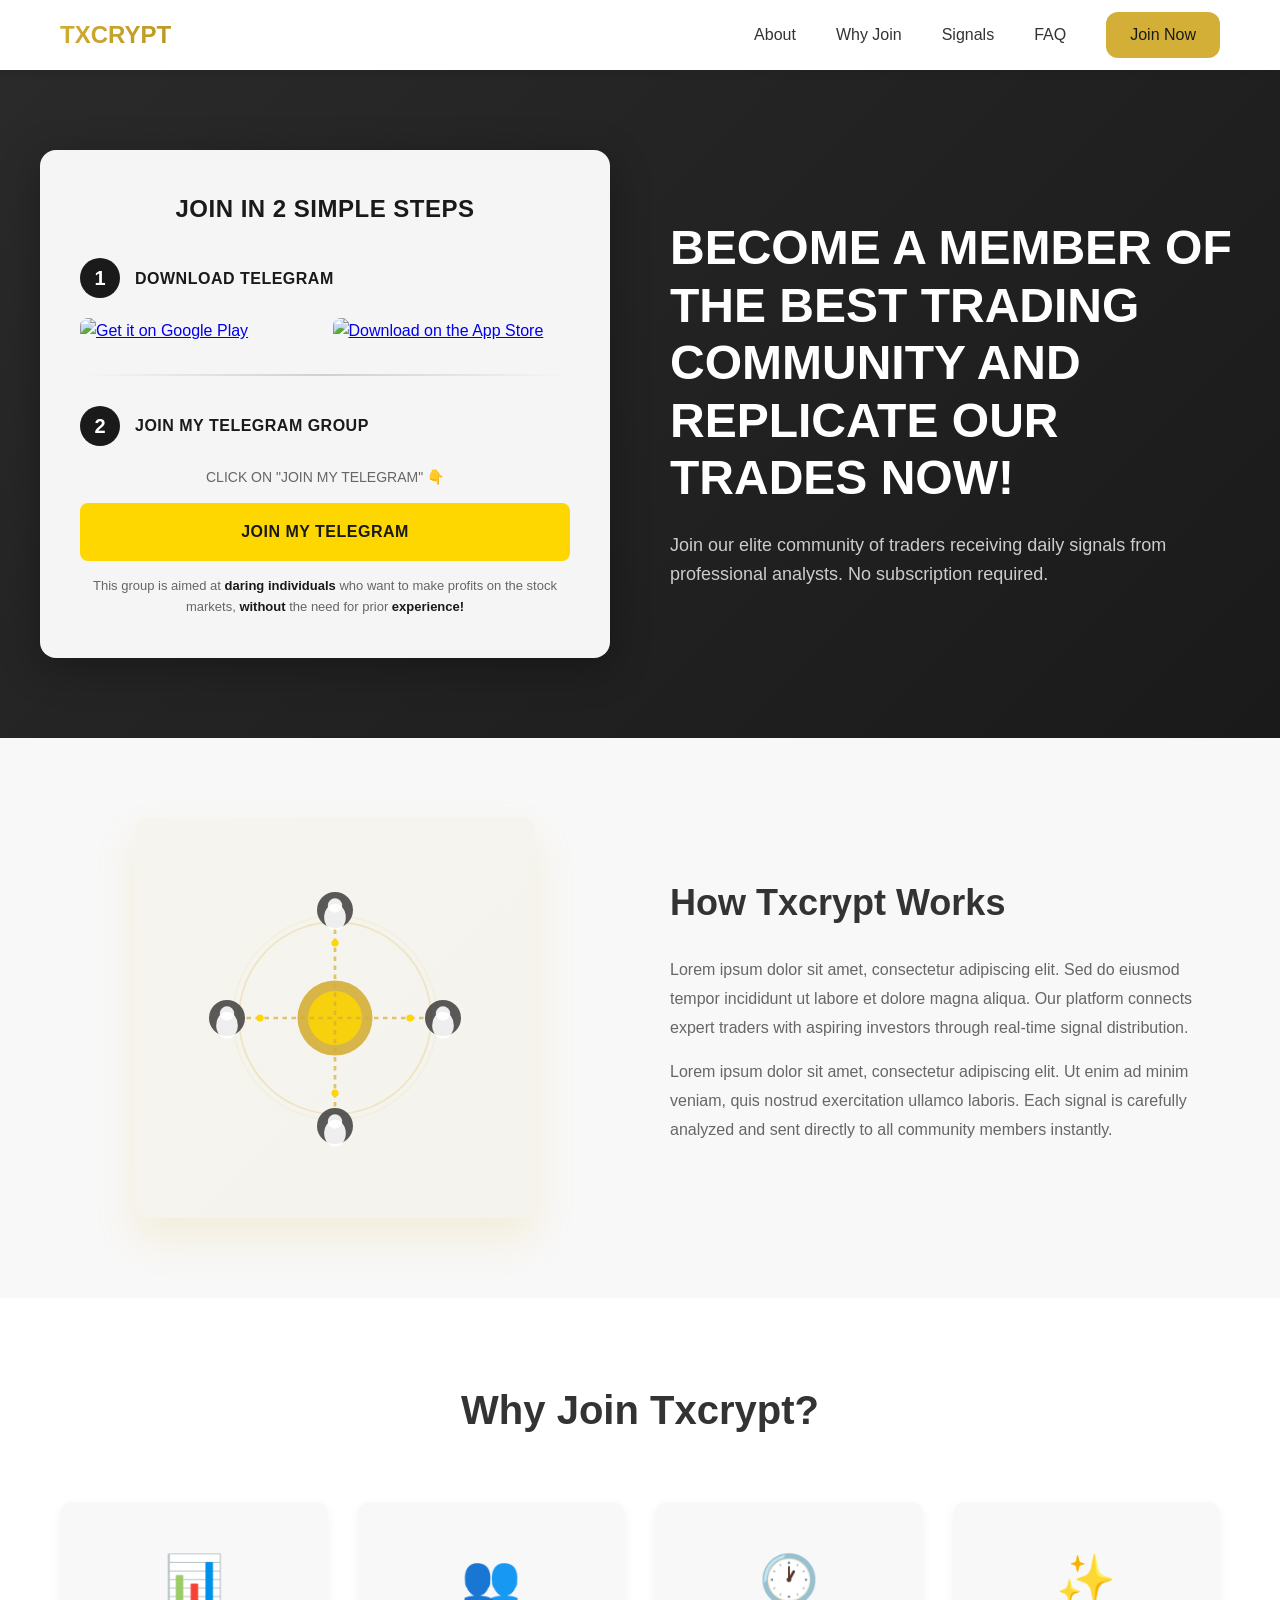
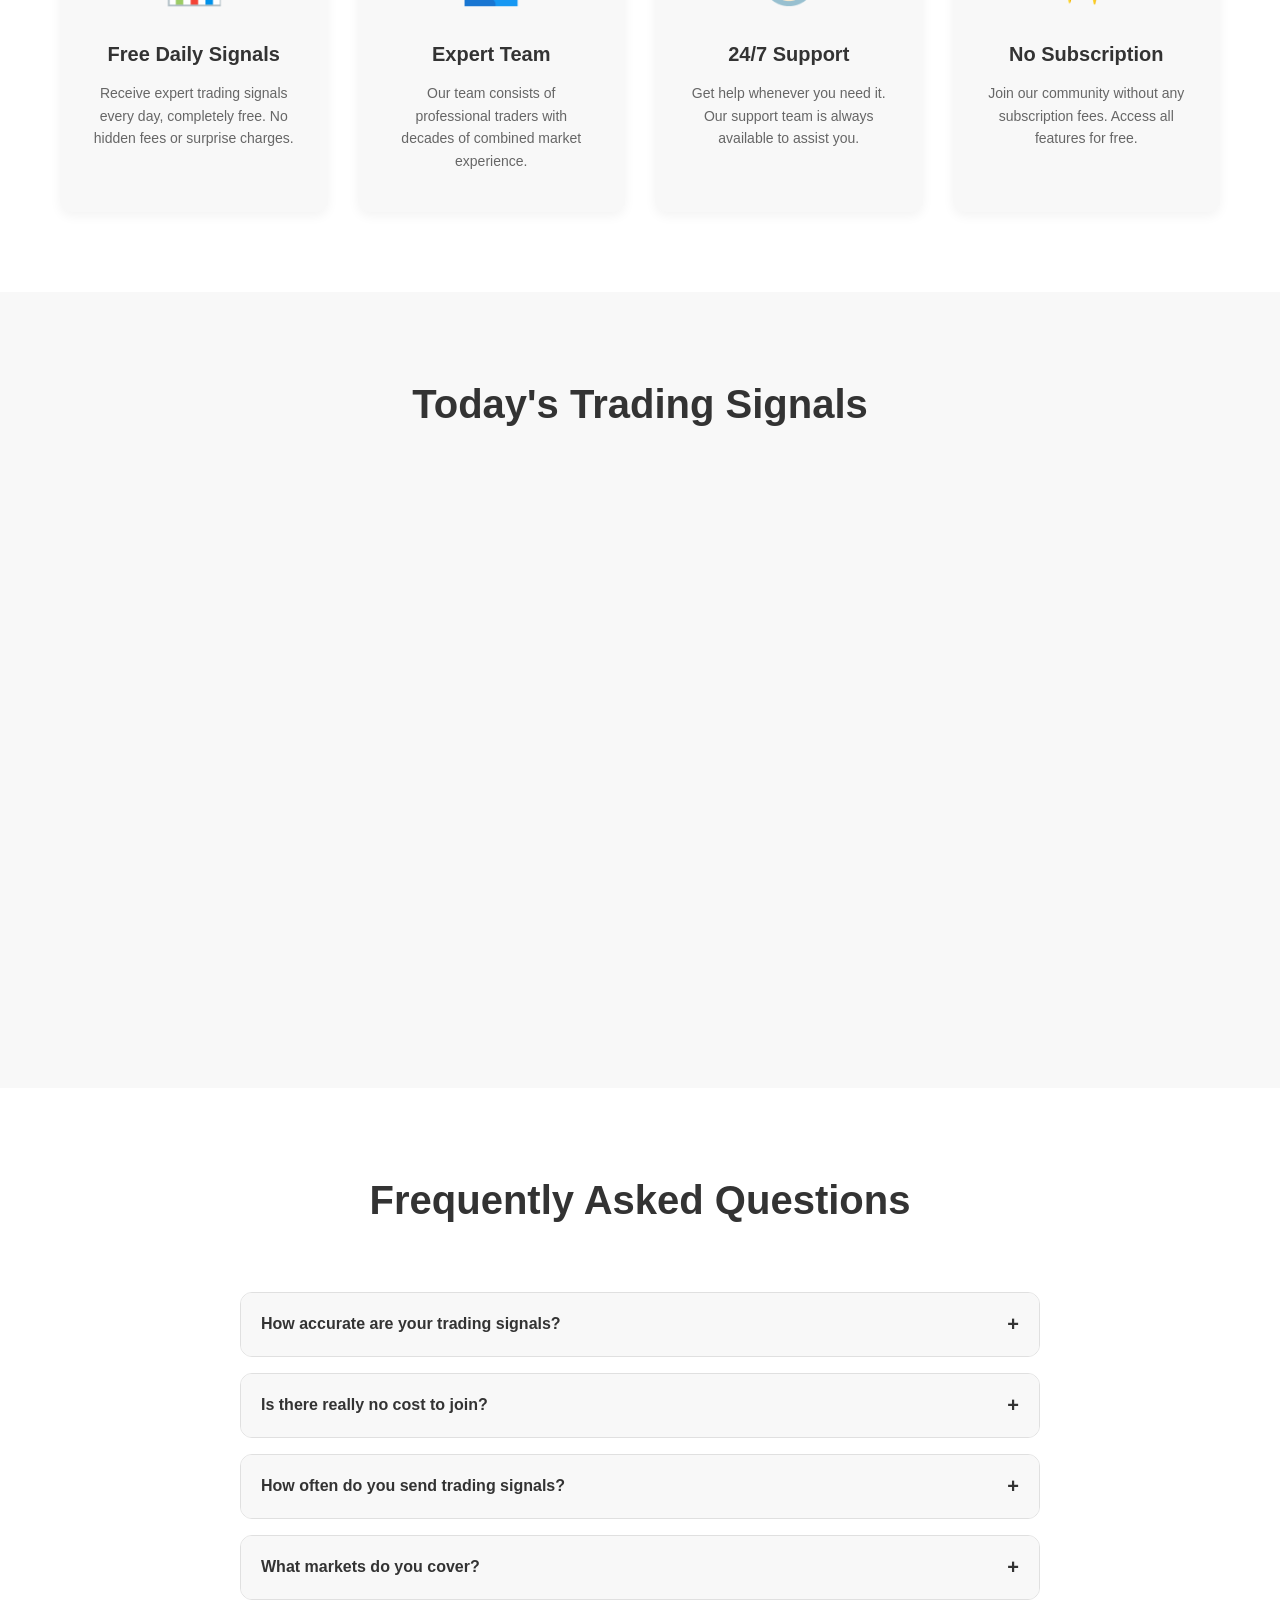
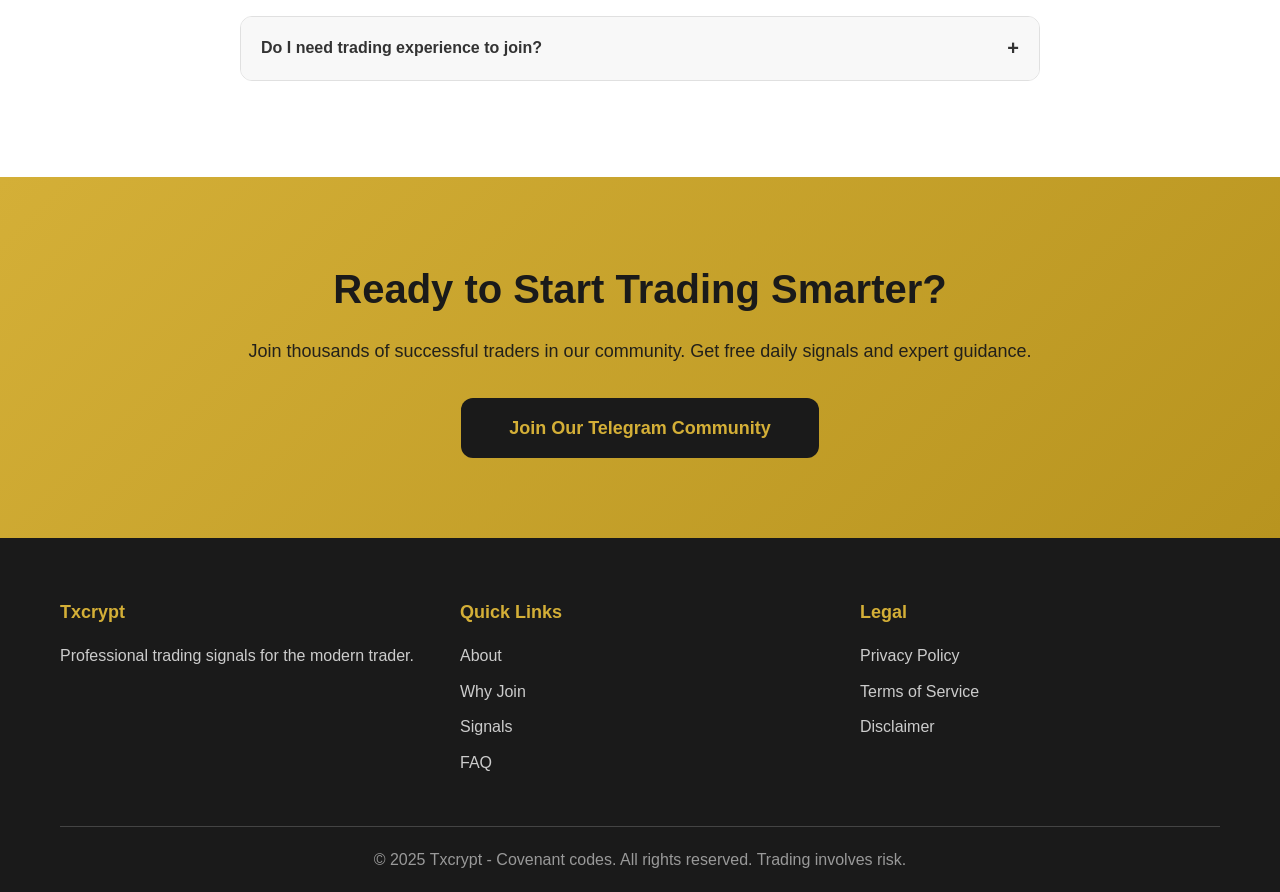
==== commit 8228fd84: "changed from txxcrypt to txcrypt" ====
--- a/index.html
+++ b/index.html
@@ -13,7 +13,7 @@
         <div class="nav-container">
             <div class="nav-logo">
                 <!-- <span class="logo-icon">🏆</span> -->
-                <span class="logo-text">TXXCRYPT</span>
+                <span class="logo-text">TXCRYPT</span>
             </div>
             
             <div class="nav-menu" id="navMenu">
@@ -164,7 +164,7 @@
                     </div>
                 </div>
                 <div class="about-text" data-aos="fade-left">
-                    <h2>How Txxcrypt Works</h2>
+                    <h2>How Txcrypt Works</h2>
                     <p>Lorem ipsum dolor sit amet, consectetur adipiscing elit. Sed do eiusmod tempor incididunt ut labore et dolore magna aliqua. Our platform connects expert traders with aspiring investors through real-time signal distribution.</p>
                     <p>Lorem ipsum dolor sit amet, consectetur adipiscing elit. Ut enim ad minim veniam, quis nostrud exercitation ullamco laboris. Each signal is carefully analyzed and sent directly to all community members instantly.</p>
                 </div>
@@ -175,7 +175,7 @@
     <!-- Why Join Section -->
     <section class="why-join" id="why-join">
         <div class="container">
-            <h2 class="section-title" data-aos="fade-up">Why Join Txxcrypt?</h2>
+            <h2 class="section-title" data-aos="fade-up">Why Join Txcrypt?</h2>
             <div class="features-grid">
                 <div class="feature-card" data-aos="fade-up">
                     <div class="feature-icon">📊</div>
@@ -339,7 +339,7 @@
         <div class="container">
             <div class="footer-content">
                 <div class="footer-section">
-                    <h4>Txxcrypt</h4>
+                    <h4>Txcrypt</h4>
                     <p>Professional trading signals for the modern trader.</p>
                 </div>
                 <div class="footer-section">
@@ -361,7 +361,7 @@
                 </div>
             </div>
             <div class="footer-bottom">
-                <p>&copy; 2025 Txxcrypt - Covenant codes. All rights reserved. Trading involves risk.</p>
+                <p>&copy; 2025 Txcrypt - Covenant codes. All rights reserved. Trading involves risk.</p>
             </div>
         </div>
     </footer>
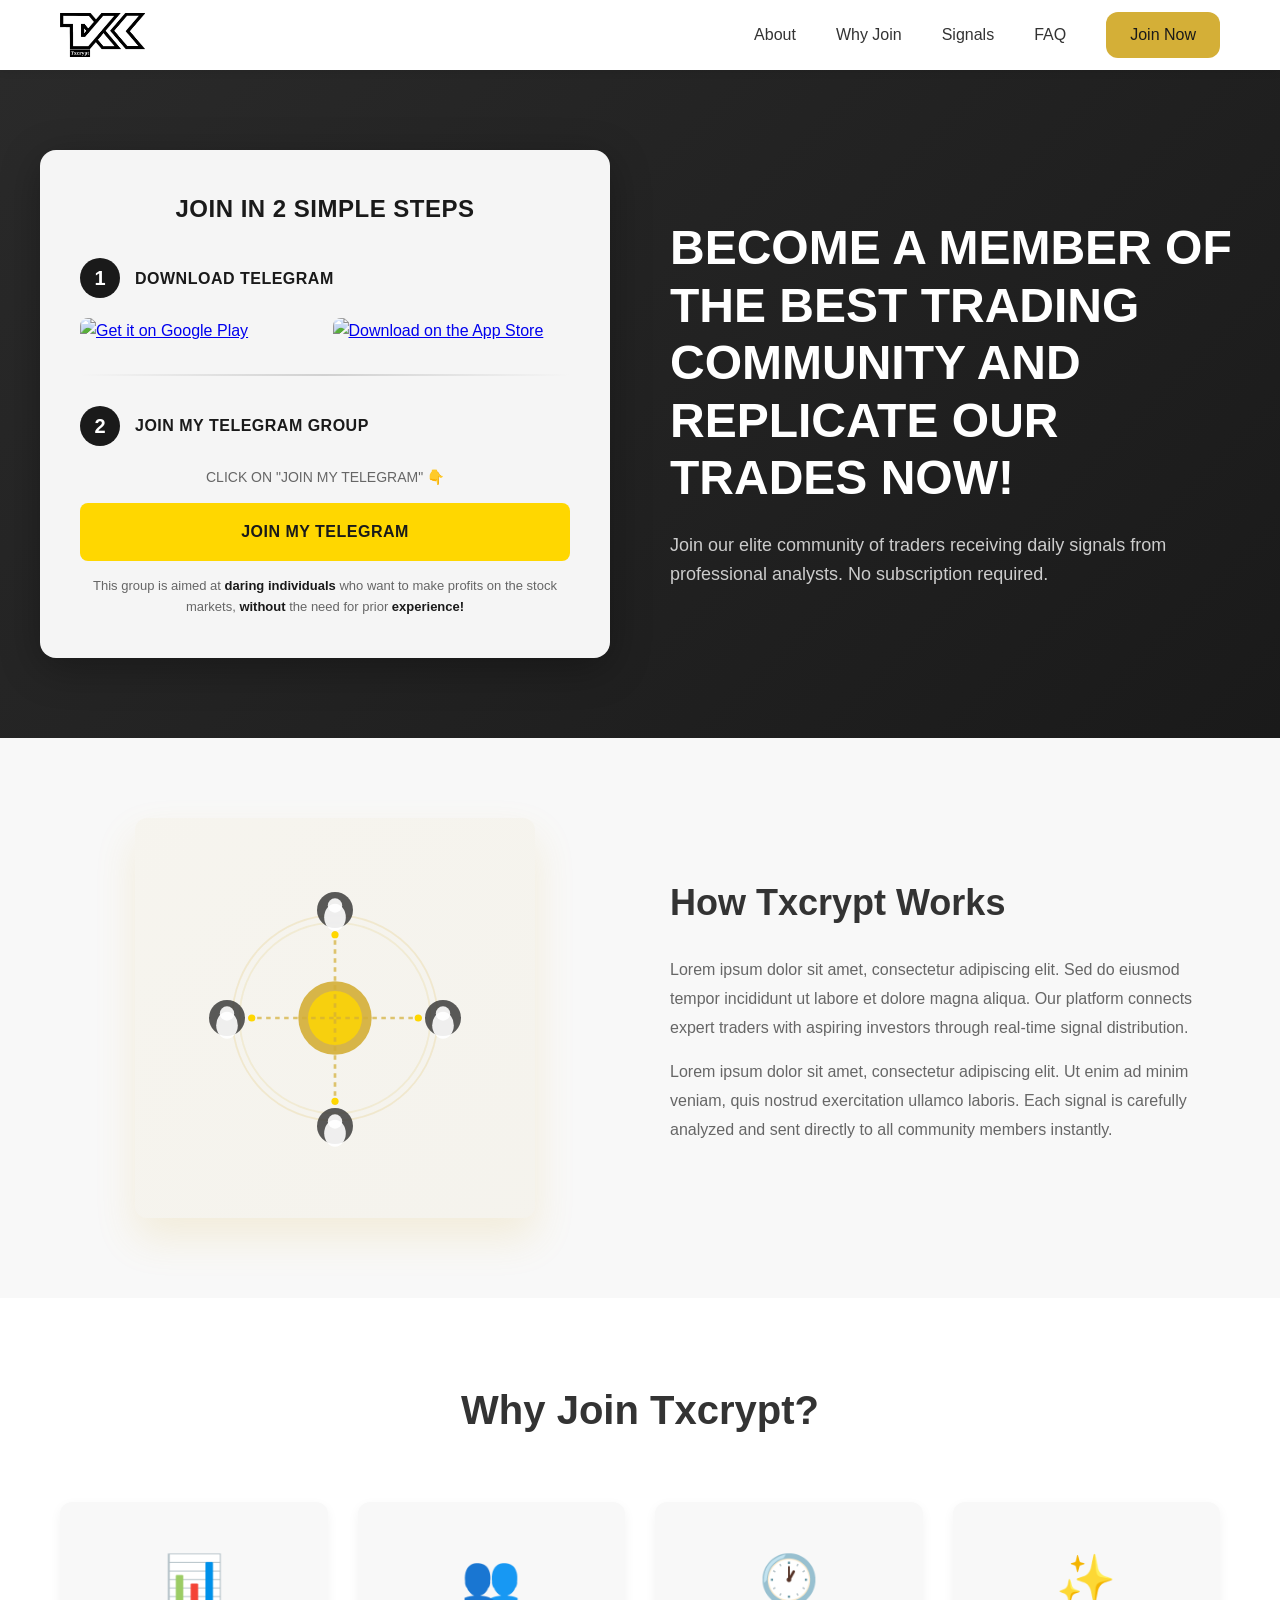
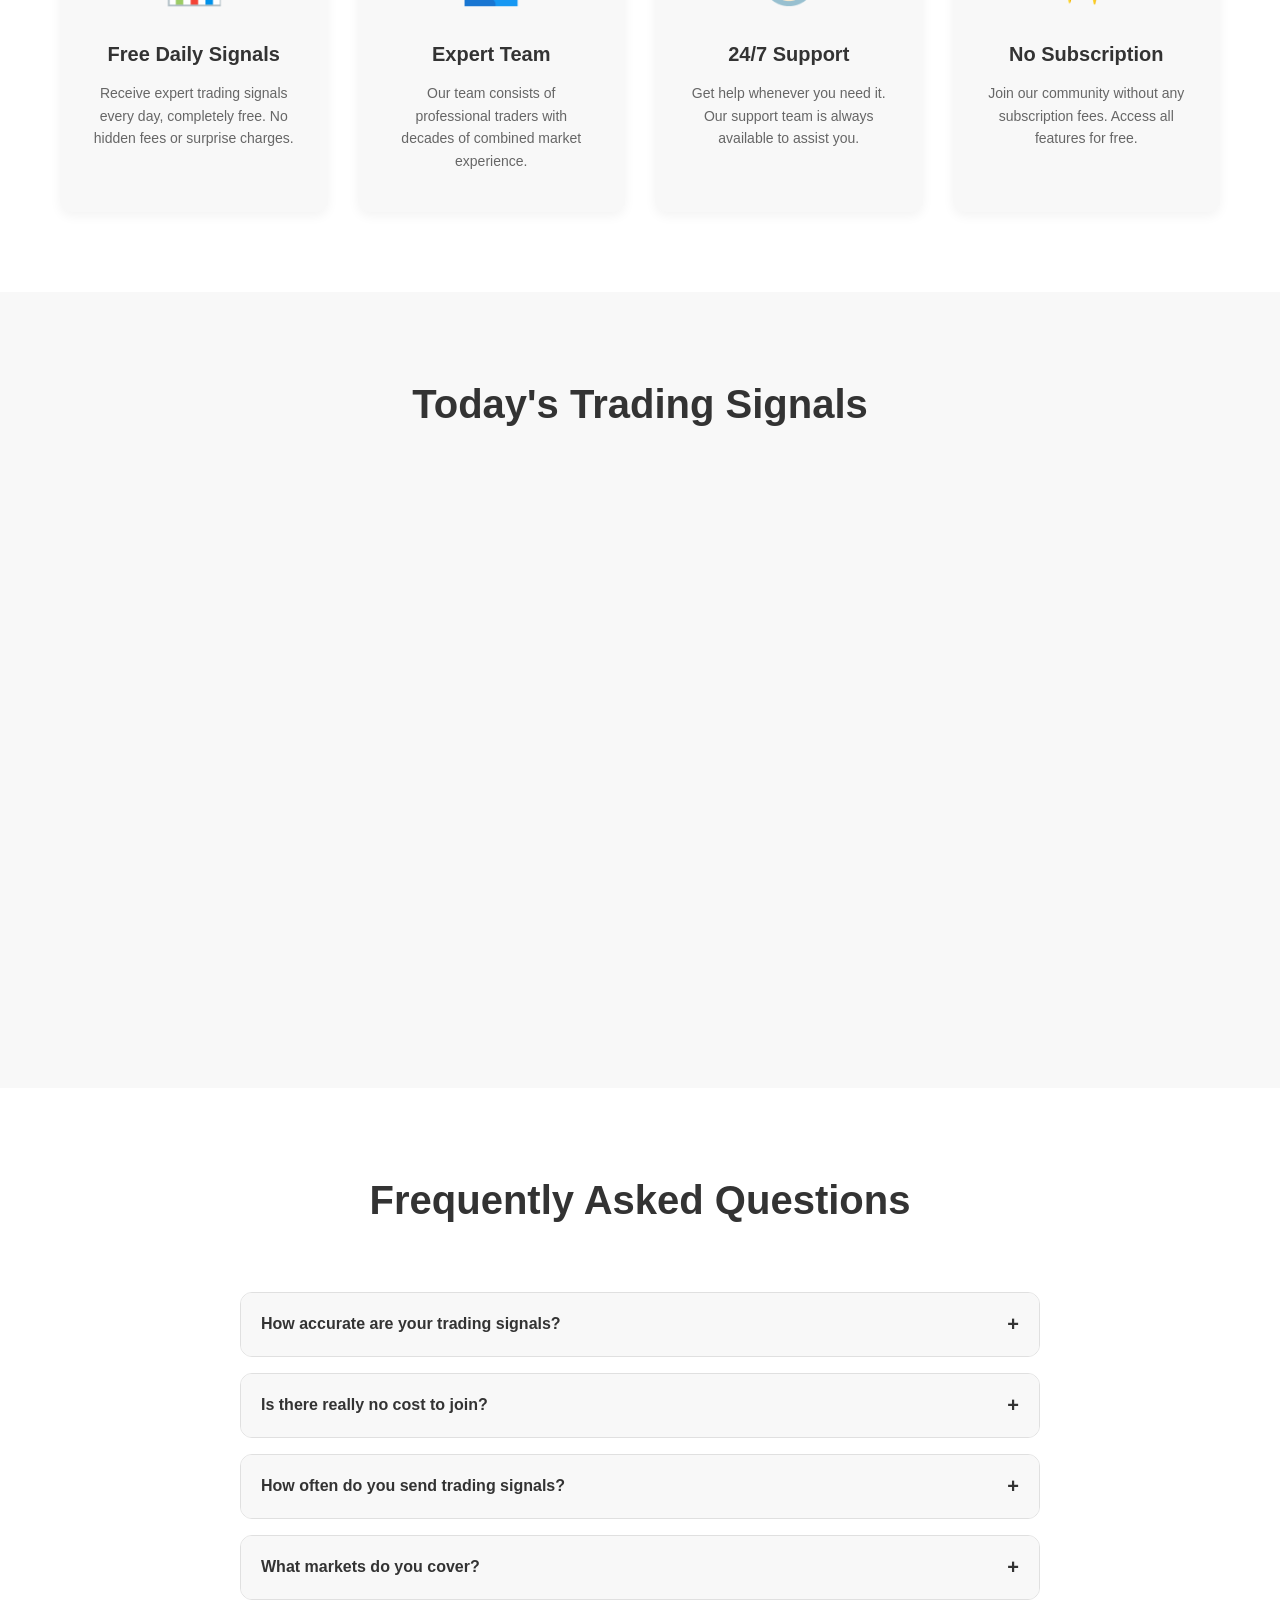
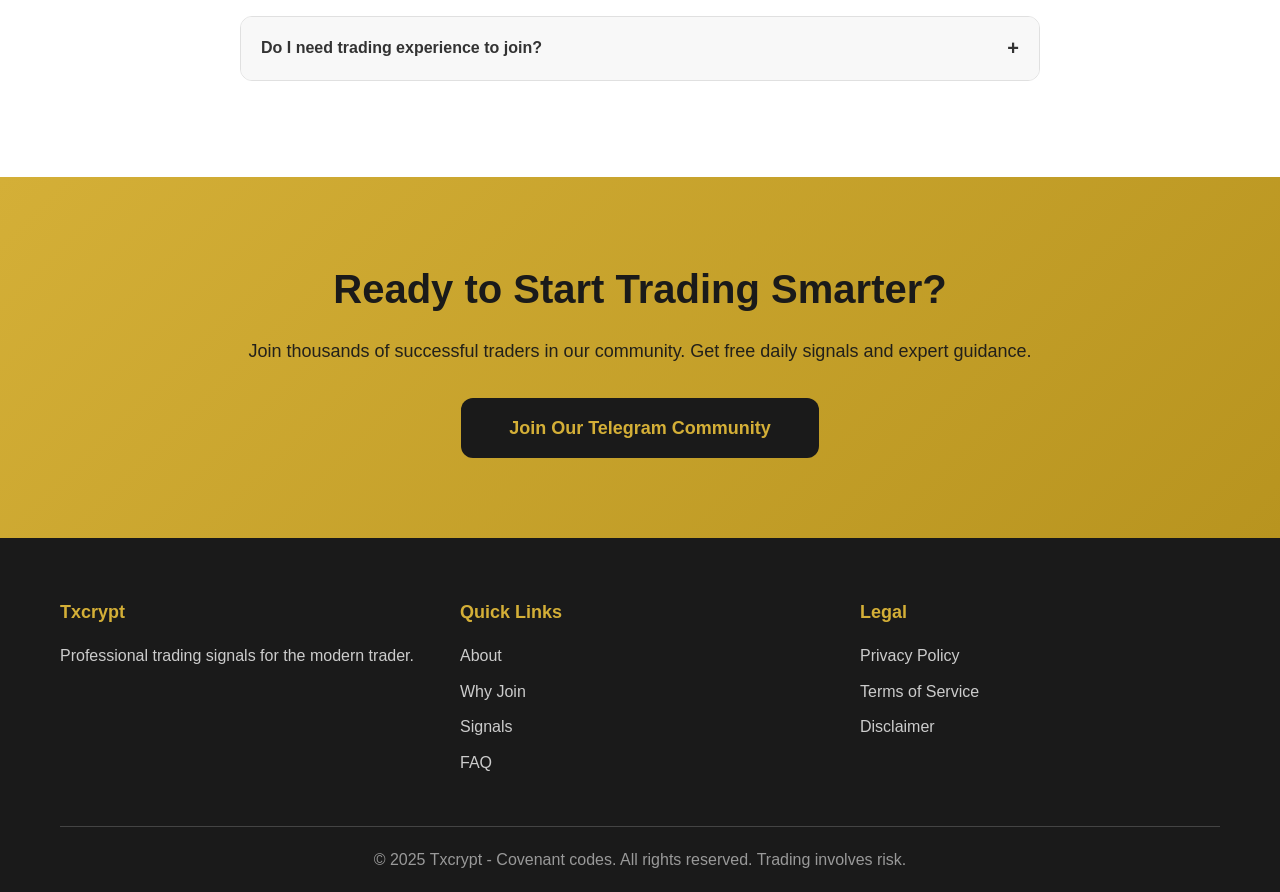
==== commit 274fcd9a: "added logo" ====
--- a/index.html
+++ b/index.html
@@ -12,8 +12,8 @@
     <nav class="navbar">
         <div class="nav-container">
             <div class="nav-logo">
-                <!-- <span class="logo-icon">🏆</span> -->
-                <span class="logo-text">TXCRYPT</span>
+                <img src="logo txcrypt.jpg" alt="Txcrypt Logo" class="logo-image">
+                <!-- <span class="logo-text">TXCRYPT</span> -->
             </div>
             
             <div class="nav-menu" id="navMenu">
--- a/new.css
+++ b/new.css
@@ -62,6 +62,12 @@
     font-weight: 700;
     color: var(--text-color);
     text-decoration: none;
+}
+
+.logo-image {
+    height: 45px;
+    width: auto;
+    object-fit: contain;
 }
 
 .logo-icon {
@@ -800,6 +806,10 @@
         font-size: 22px;
     }
 
+    .logo-image {
+        height: 35px;
+    }
+
     .hero {
         padding: 40px 20px;
     }
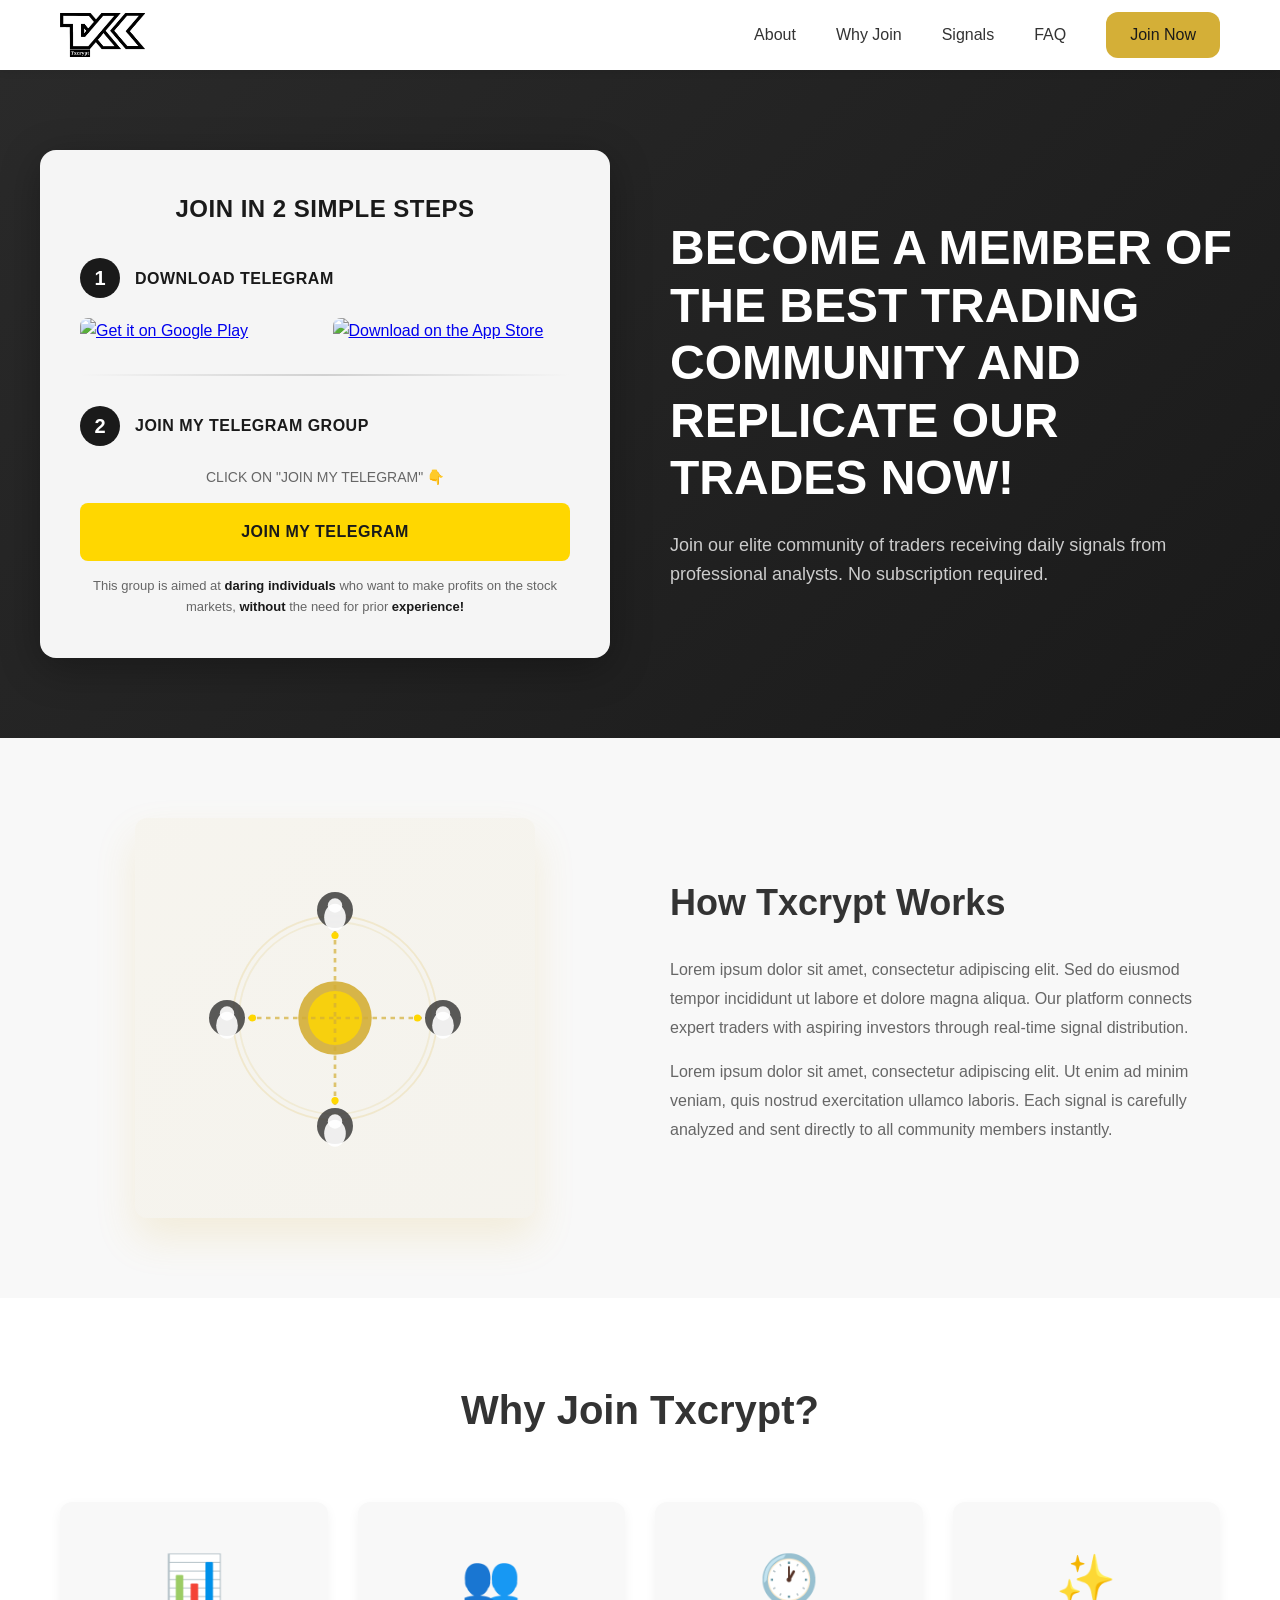
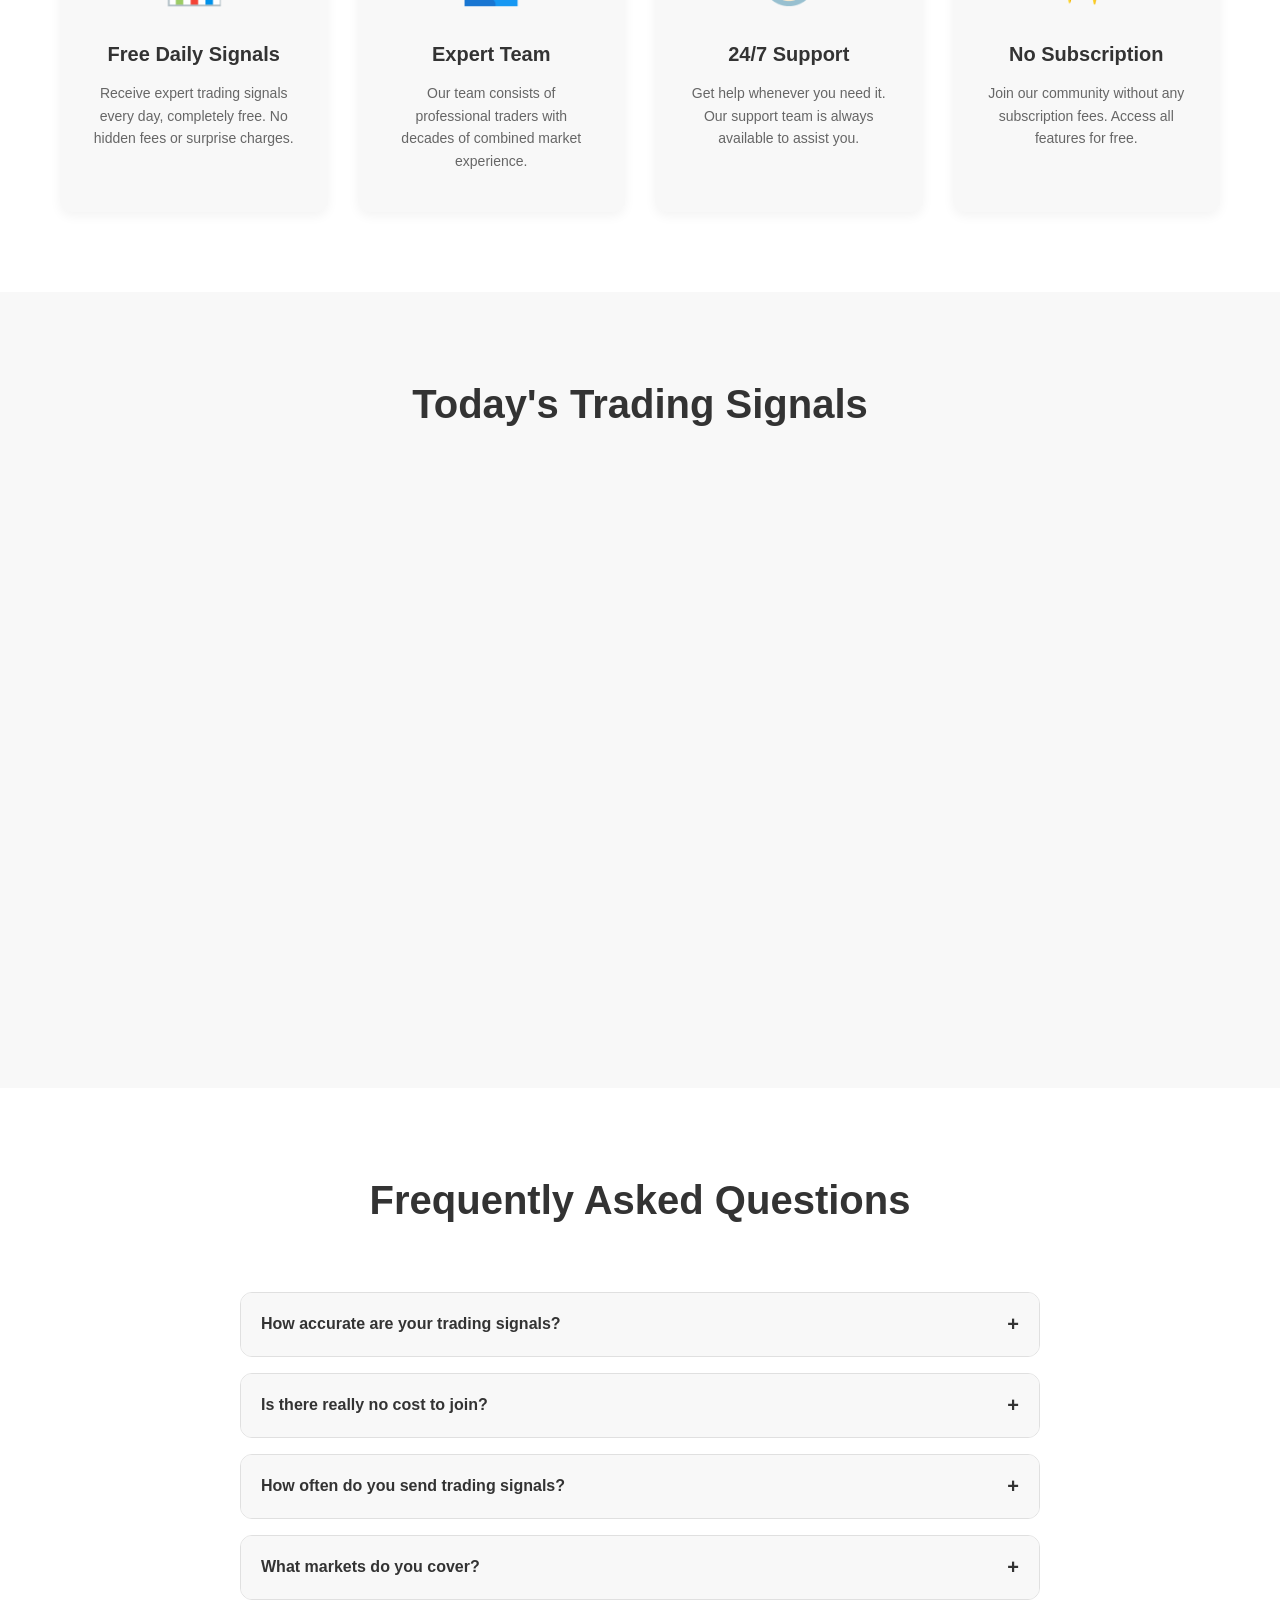
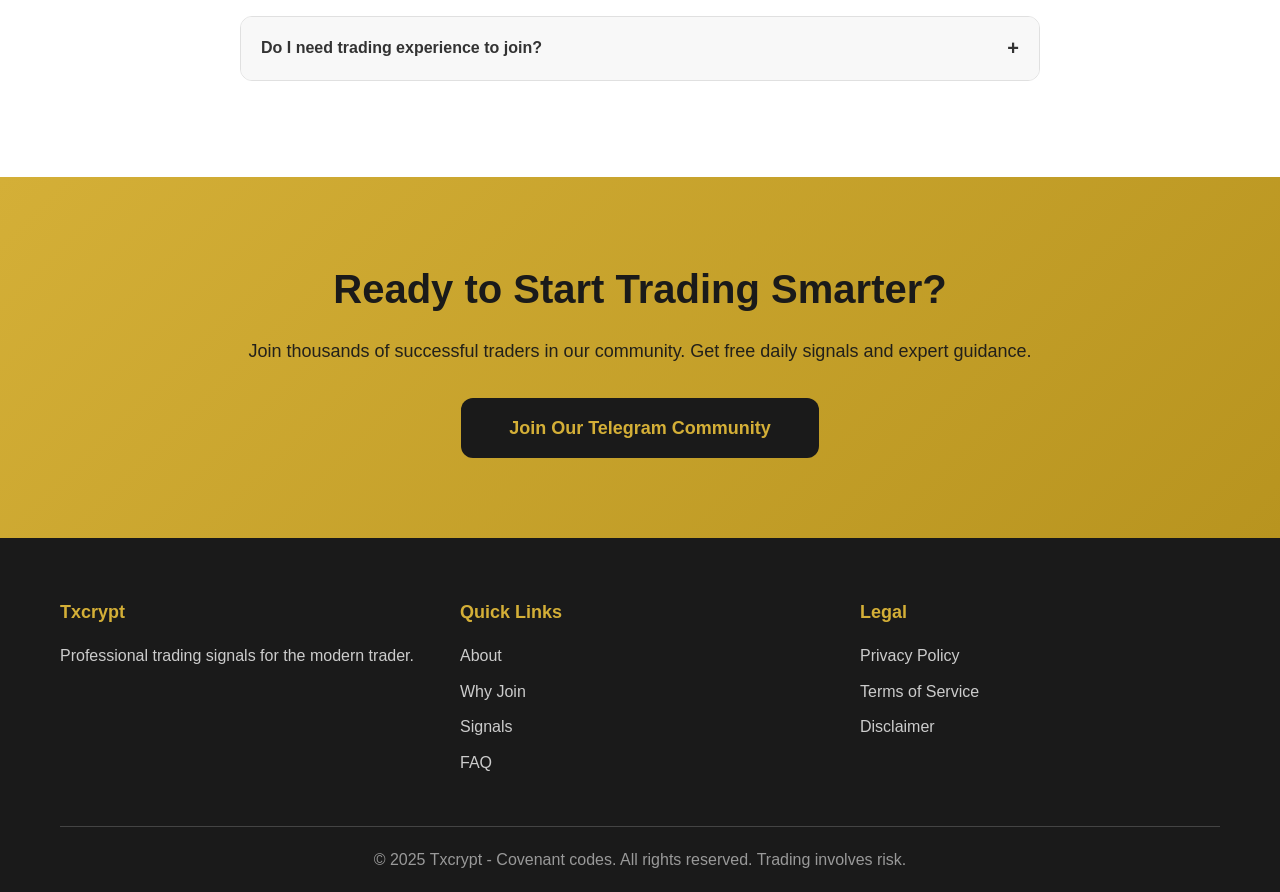
==== commit 9b4681c3: "updated tg link" ====
--- a/index.html
+++ b/index.html
@@ -62,7 +62,7 @@
                             <h3>JOIN MY TELEGRAM GROUP</h3>
                         </div>
                         <p class="step-description">CLICK ON "JOIN MY TELEGRAM" 👇</p>
-                        <a href="https://t.me/Txxcrypt-" target="_blank" class="btn-join-telegram">
+                        <a href="https://t.me/PhaadaAbrahamOfTxcrypt" target="_blank" class="btn-join-telegram">
                             JOIN MY TELEGRAM
                         </a>
                         <p class="step-info">
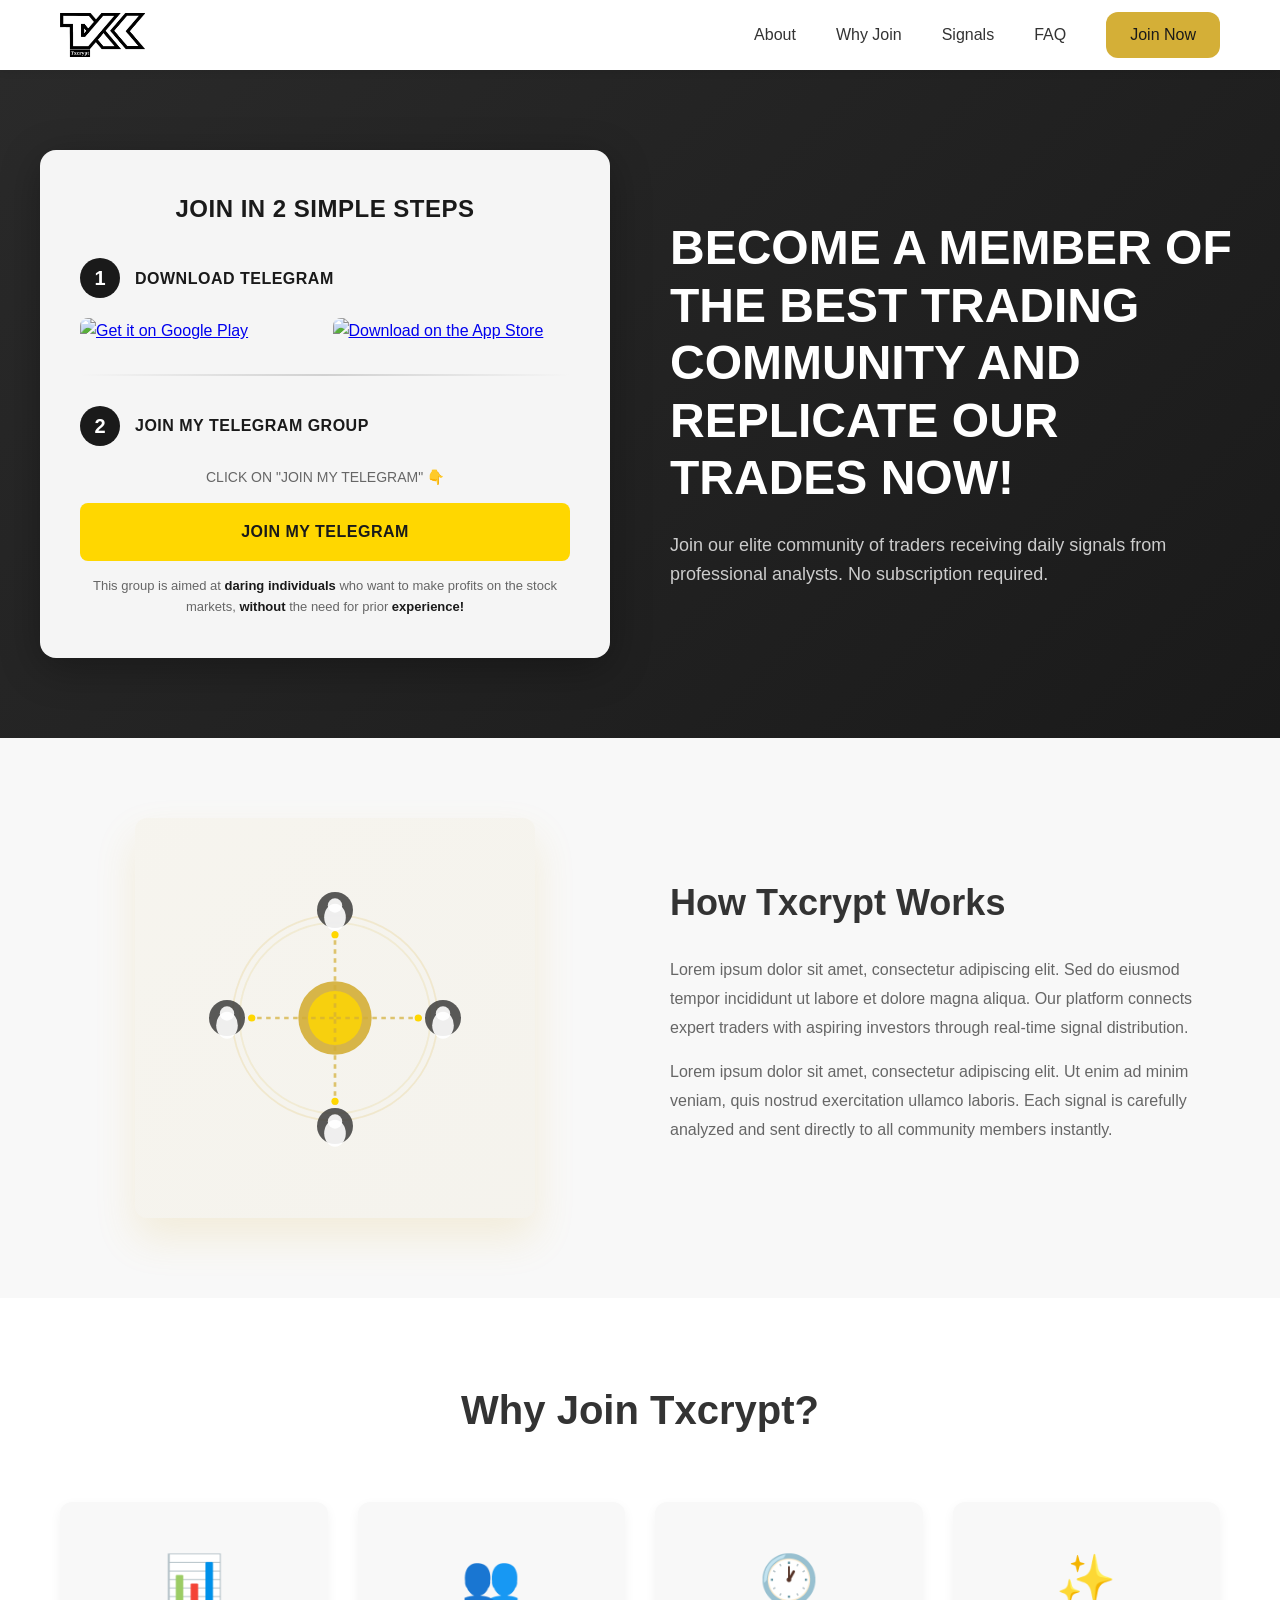
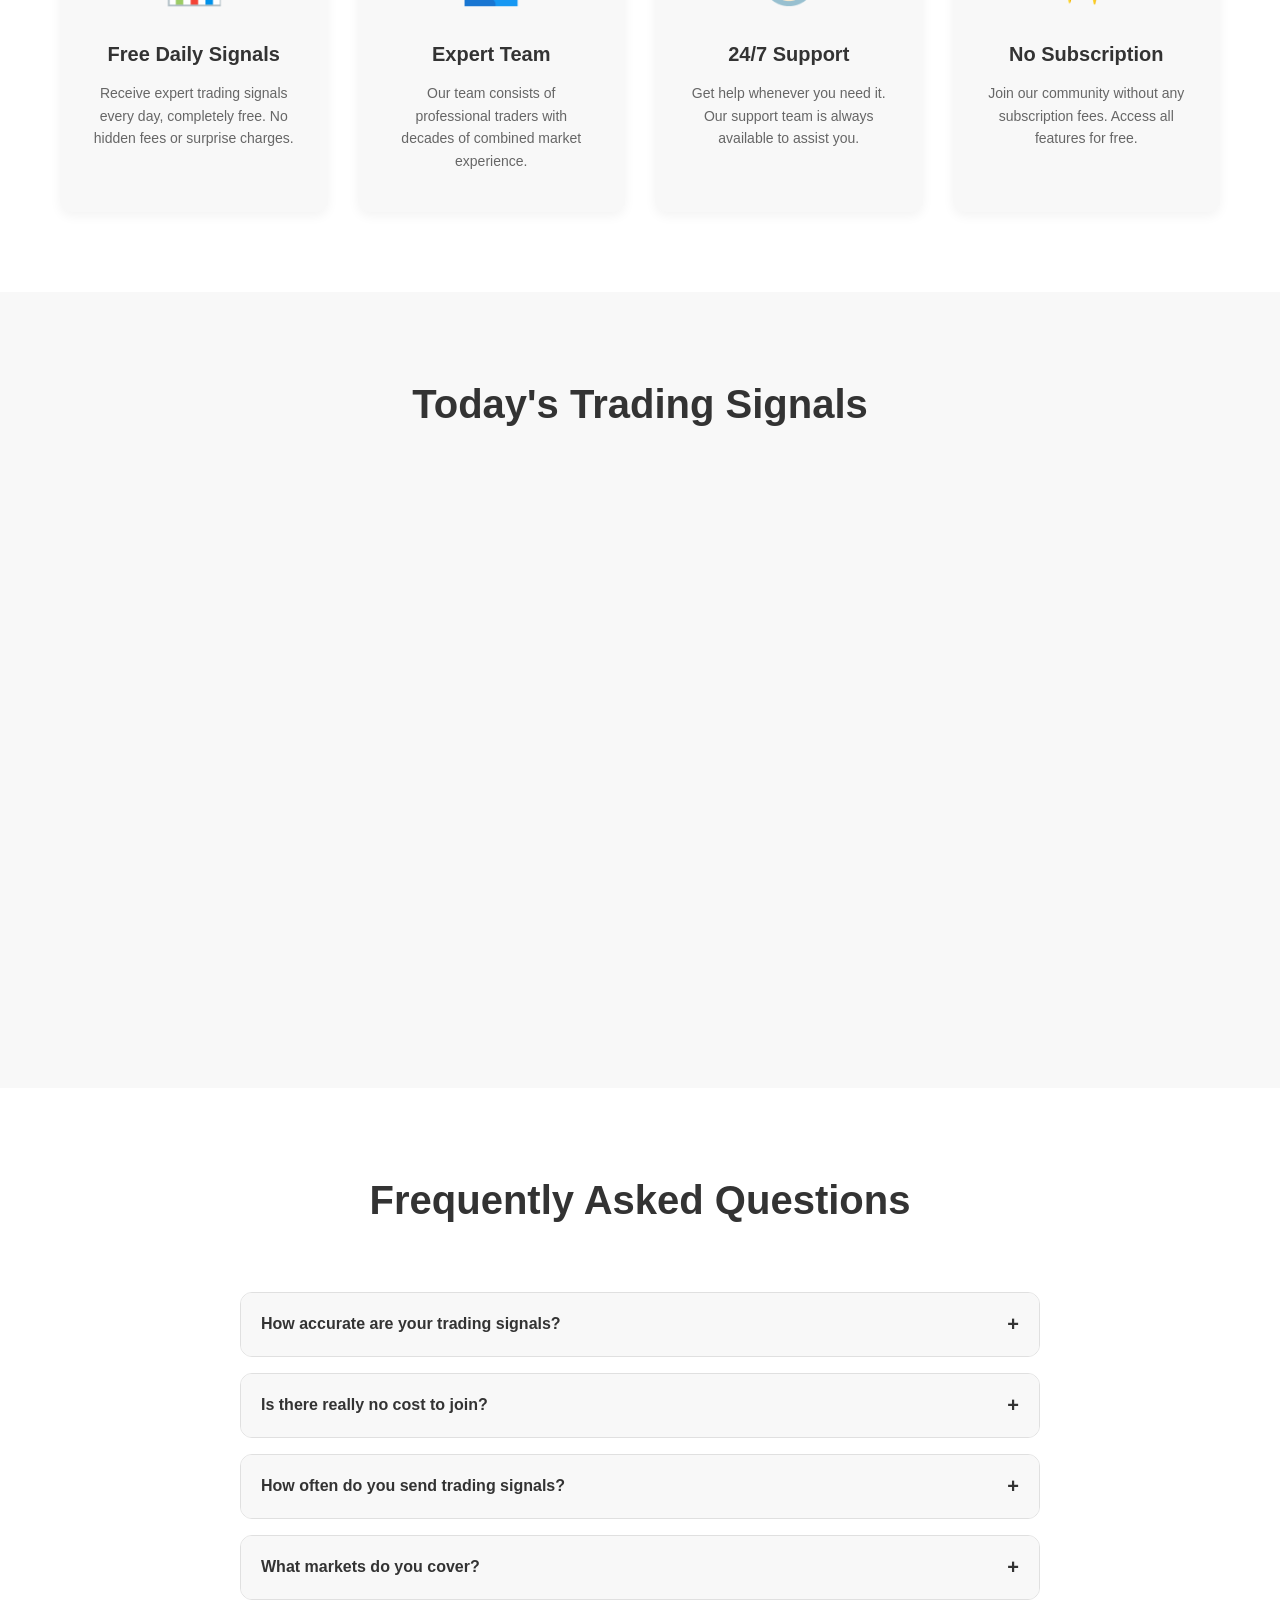
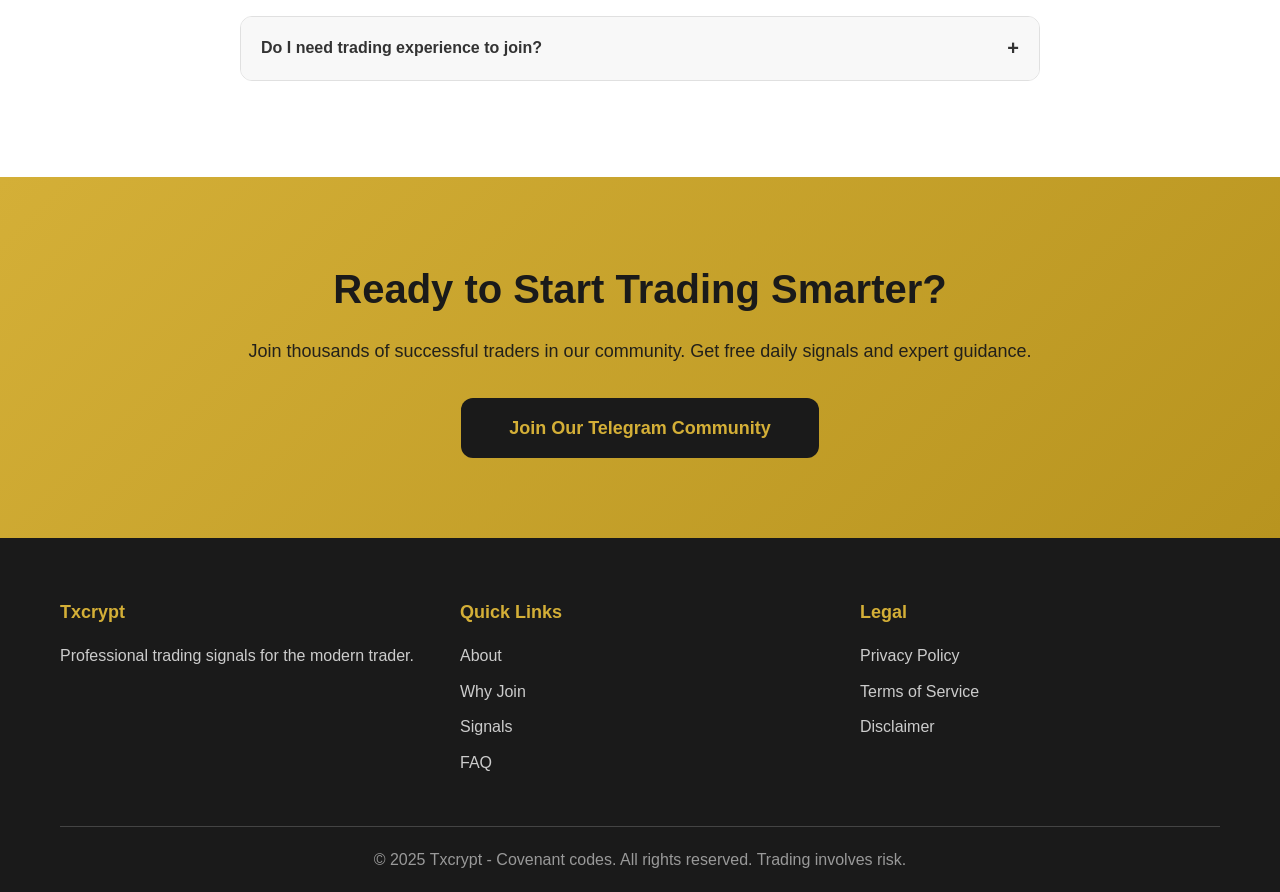
==== commit 8ed042d6: "updated link" ====
--- a/index.html
+++ b/index.html
@@ -62,7 +62,7 @@
                             <h3>JOIN MY TELEGRAM GROUP</h3>
                         </div>
                         <p class="step-description">CLICK ON "JOIN MY TELEGRAM" 👇</p>
-                        <a href="https://t.me/PhaadaAbrahamOfTxcrypt" target="_blank" class="btn-join-telegram">
+                        <a href="https://t.me/txcryptacademy" target="_blank" class="btn-join-telegram">
                             JOIN MY TELEGRAM
                         </a>
                         <p class="step-info">
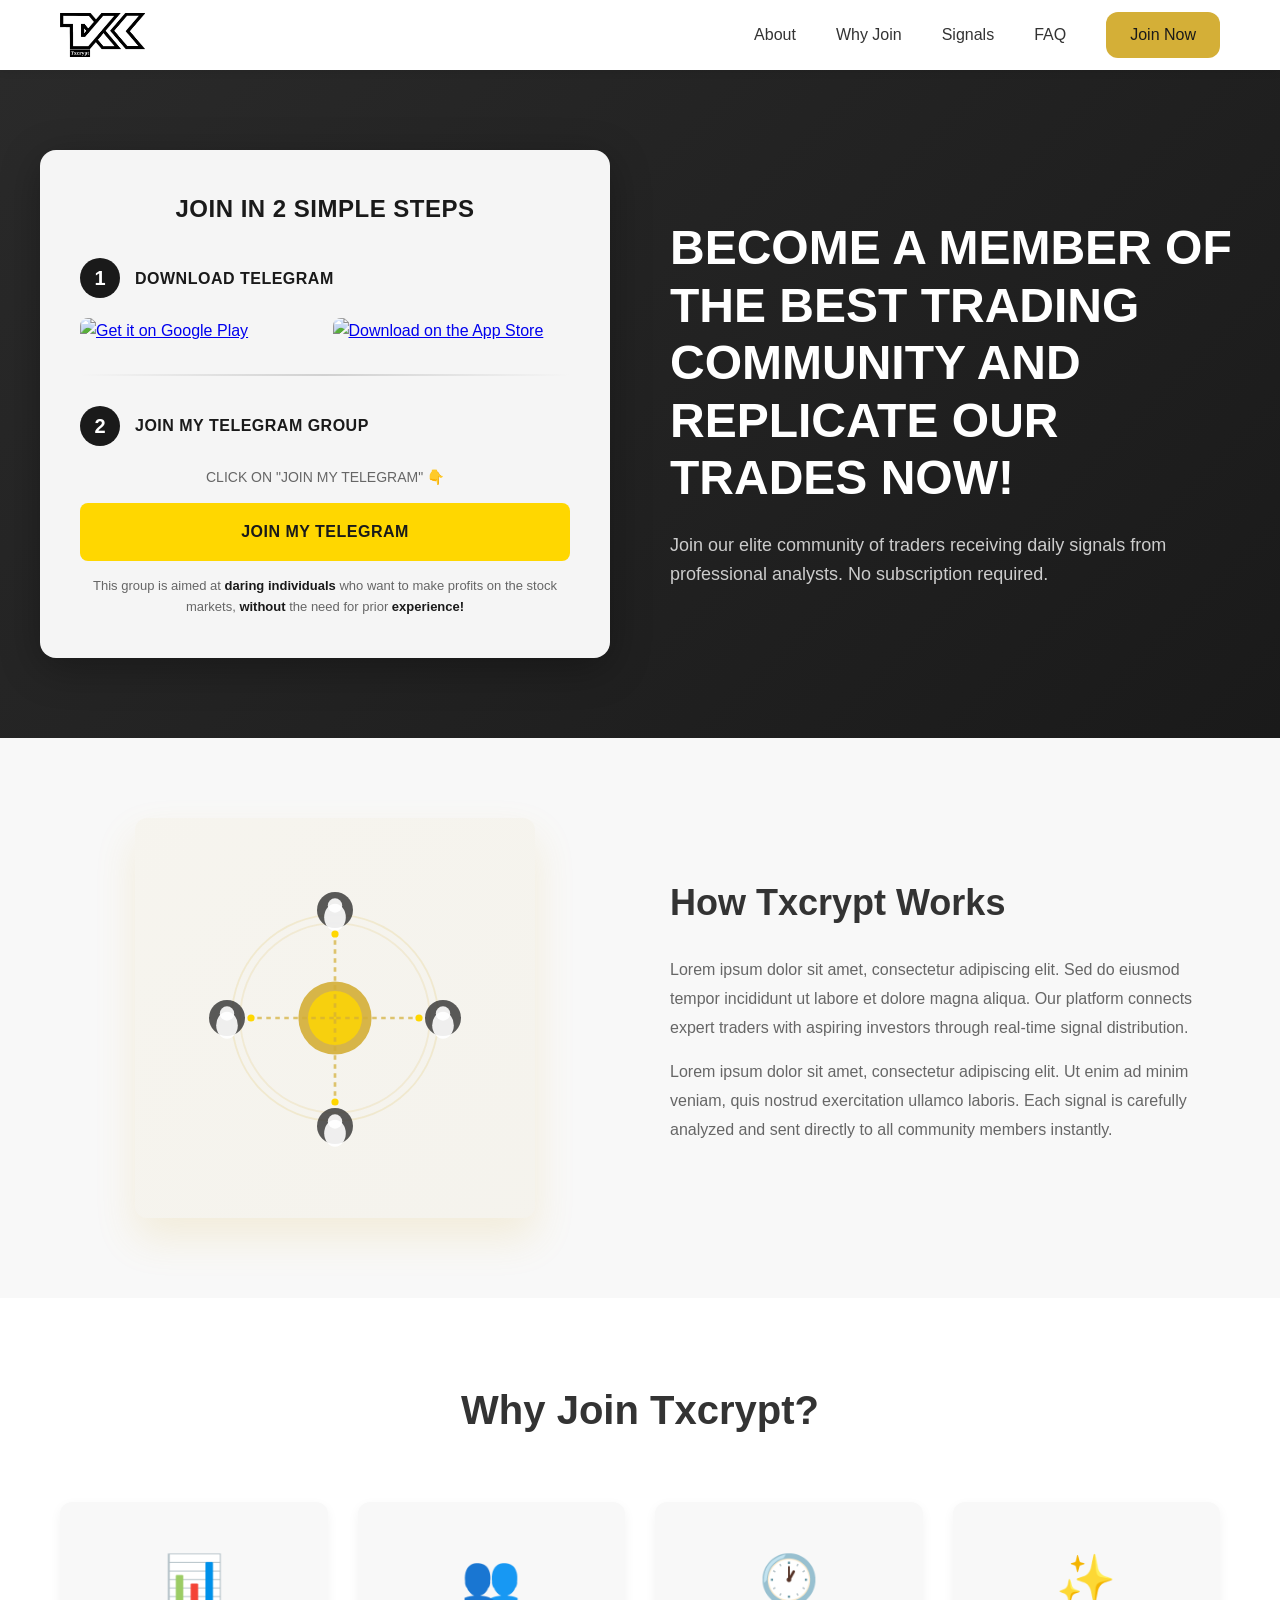
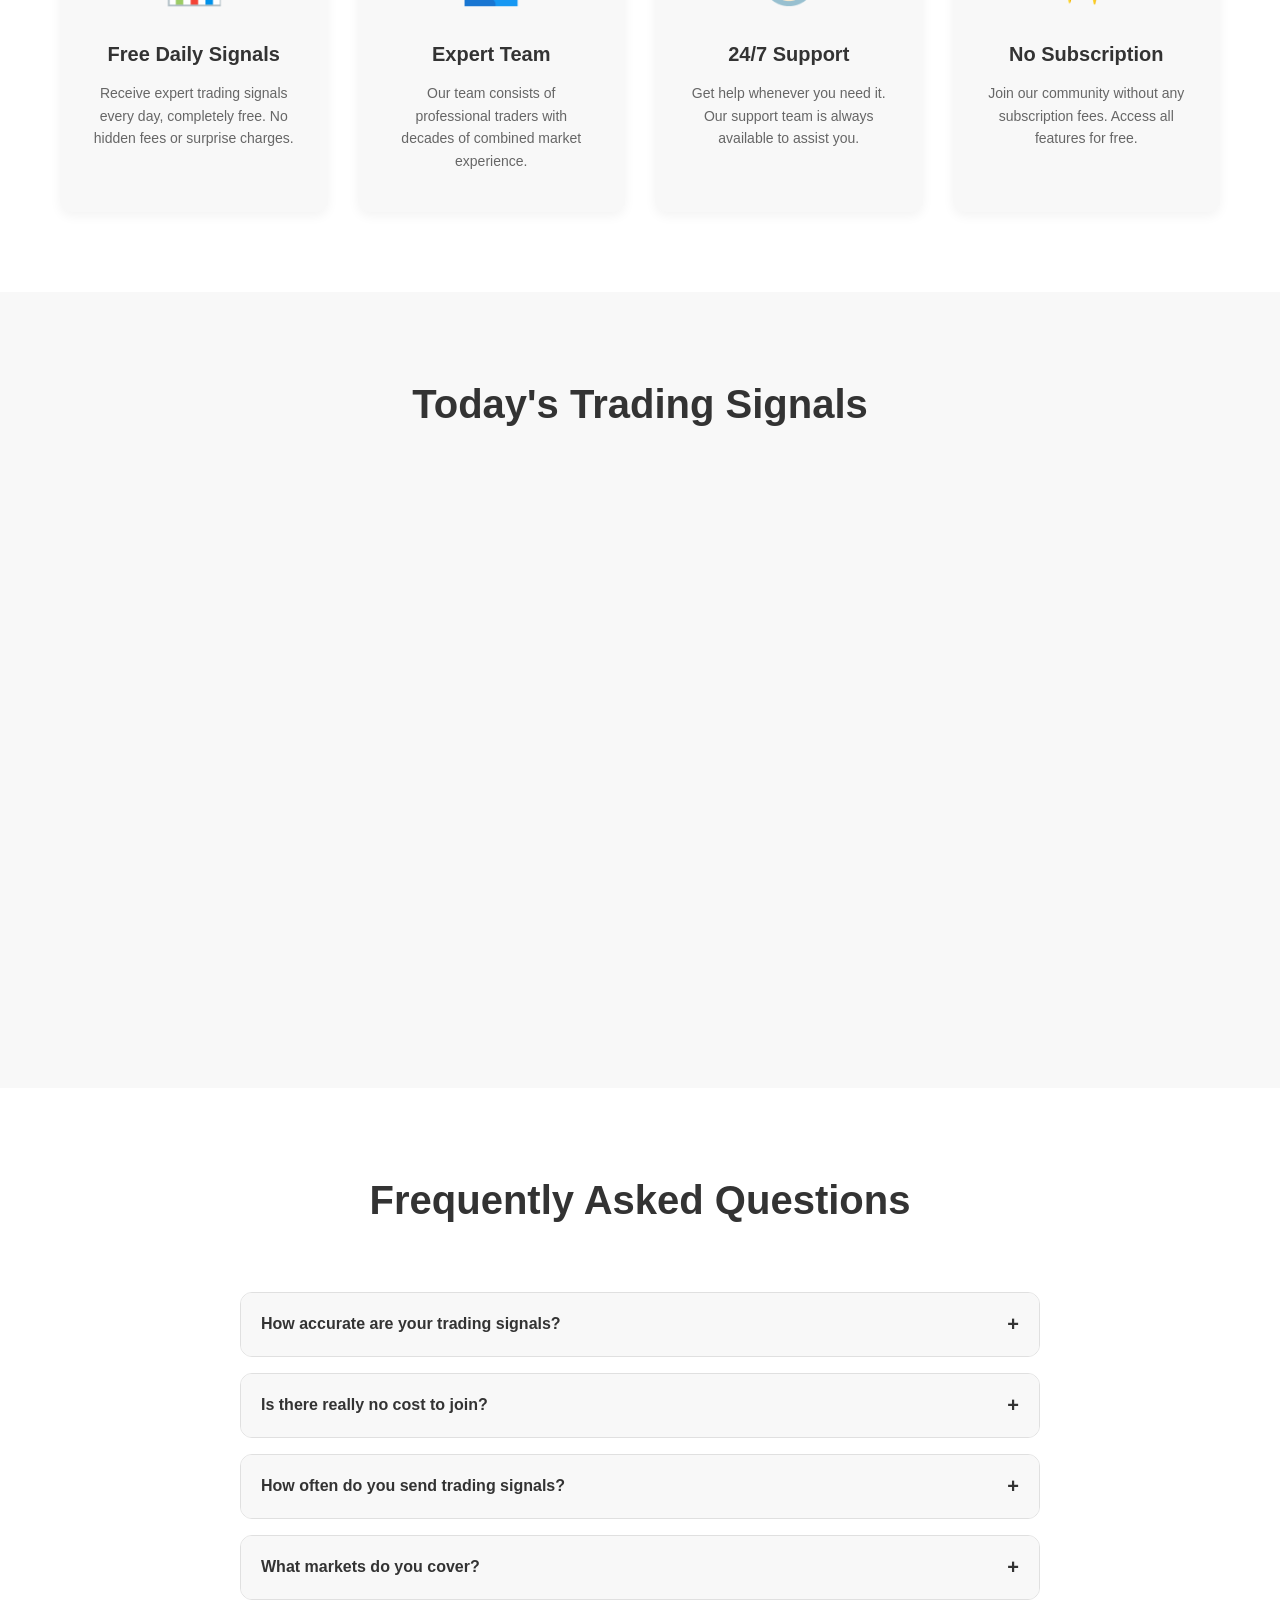
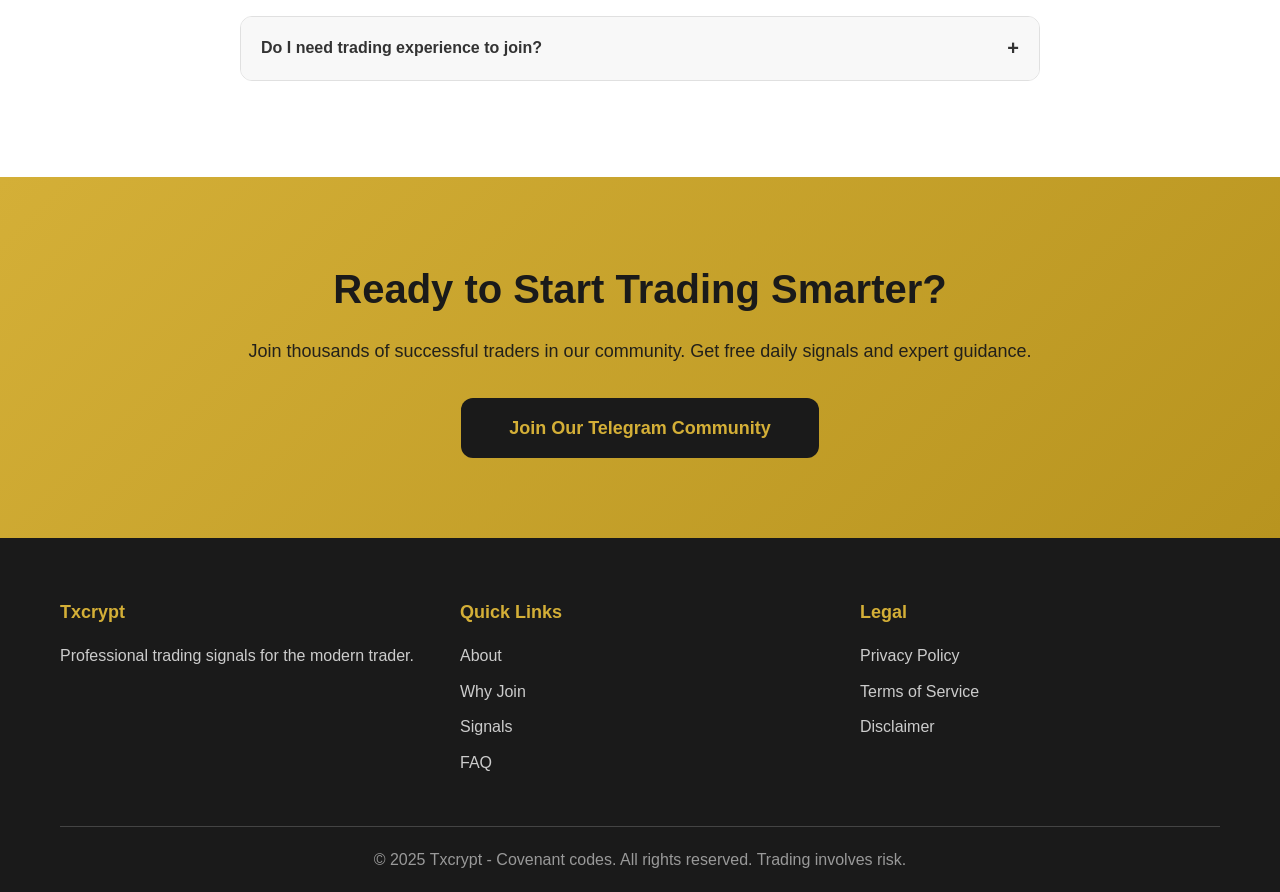
==== commit 60e81d85: "updated telegram link" ====
--- a/index.html
+++ b/index.html
@@ -329,7 +329,7 @@
             <div class="join-content" data-aos="zoom-in">
                 <h2>Ready to Start Trading Smarter?</h2>
                 <p>Join thousands of successful traders in our community. Get free daily signals and expert guidance.</p>
-                <a href="https://t.me/Txxcrypt" target="_blank" class="btn btn-primary btn-large">Join Our Telegram Community</a>
+                <a href="https://t.me/txcryptacademy" target="_blank" class="btn btn-primary btn-large">Join Our Telegram Community</a>
             </div>
         </div>
     </section>
